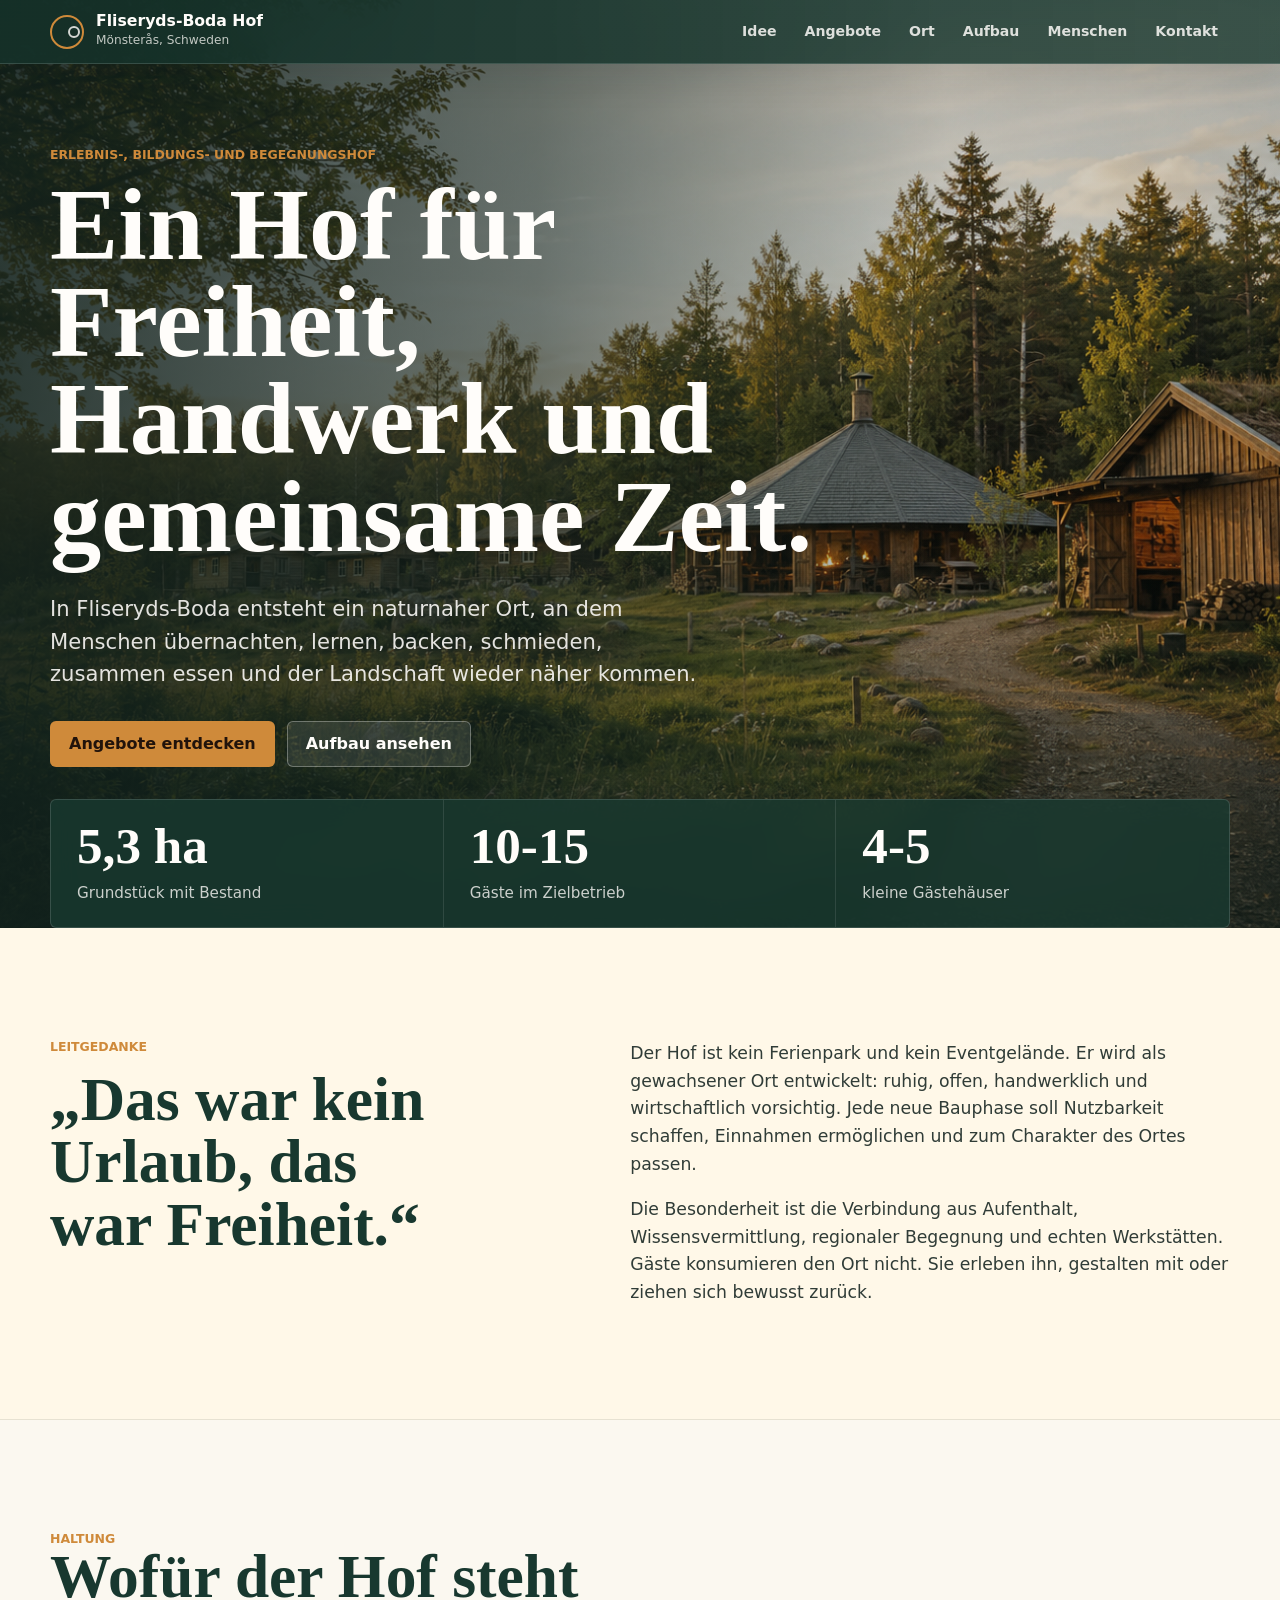
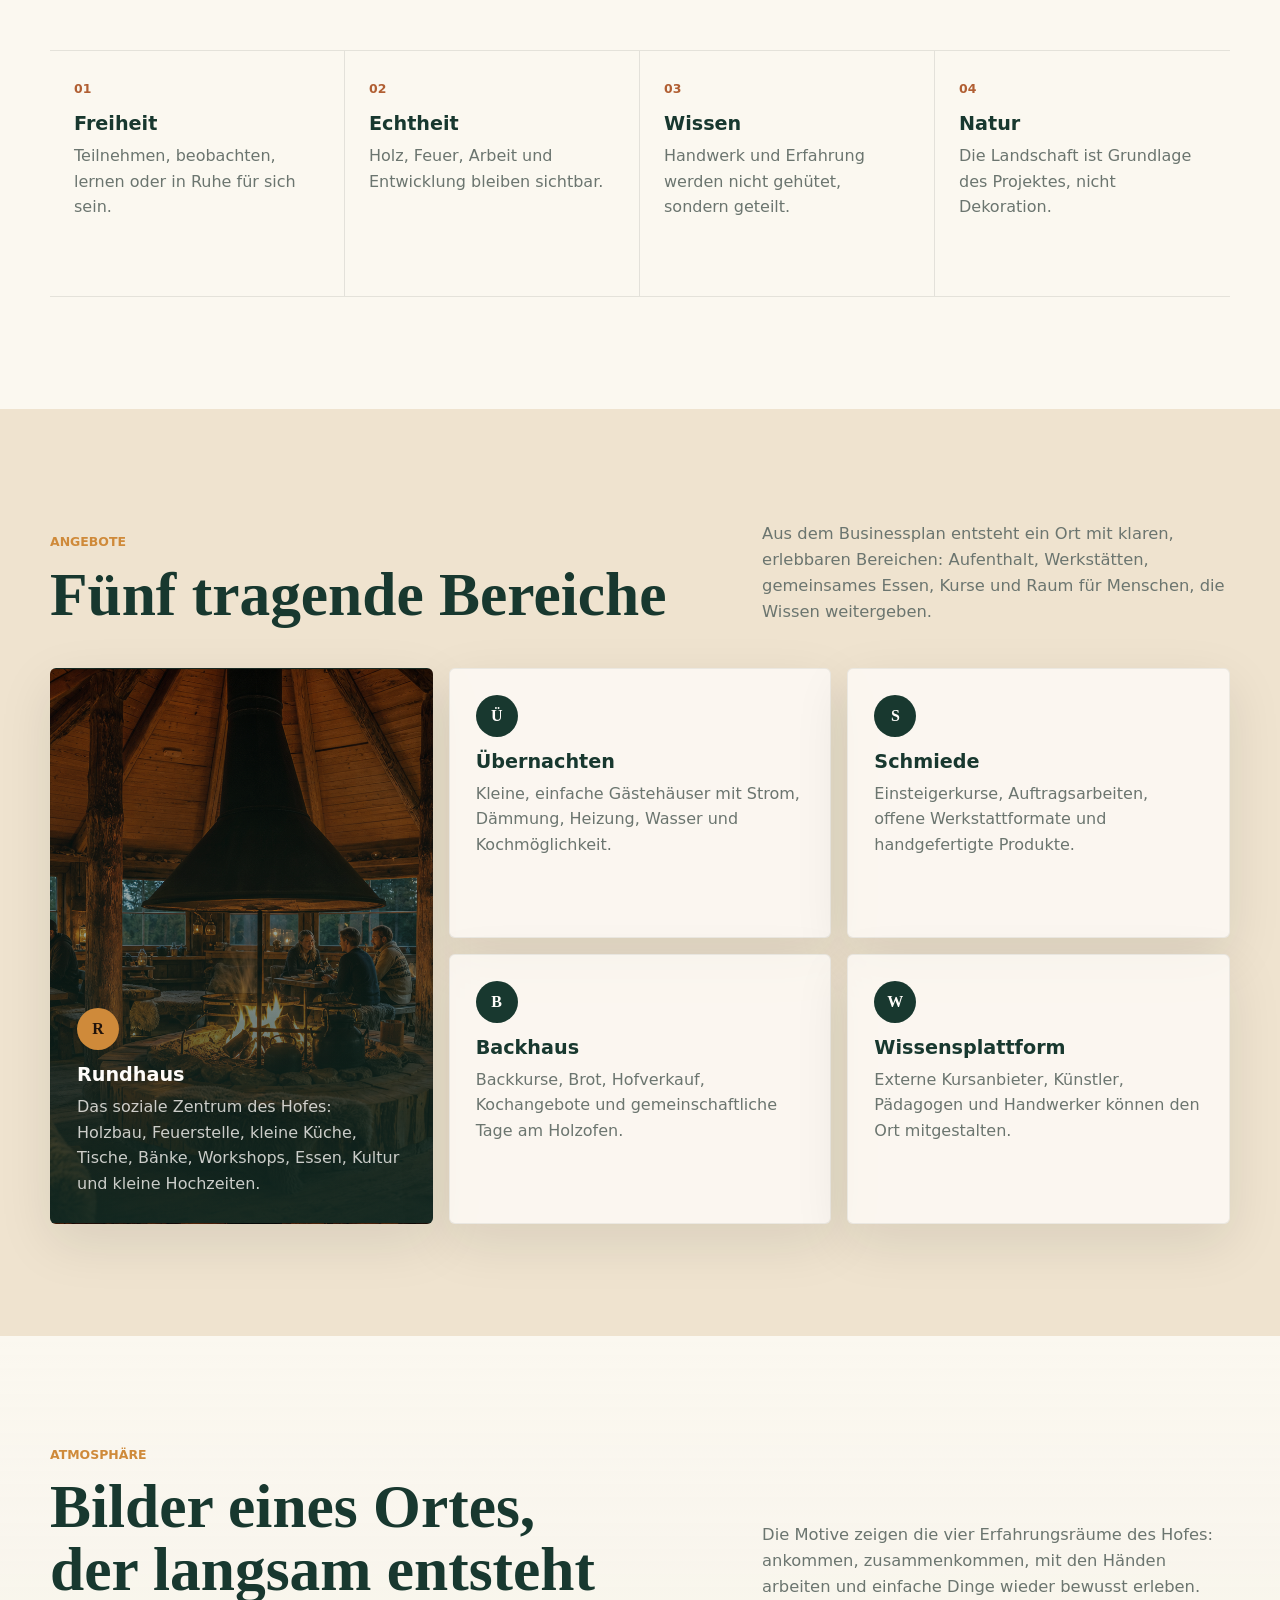
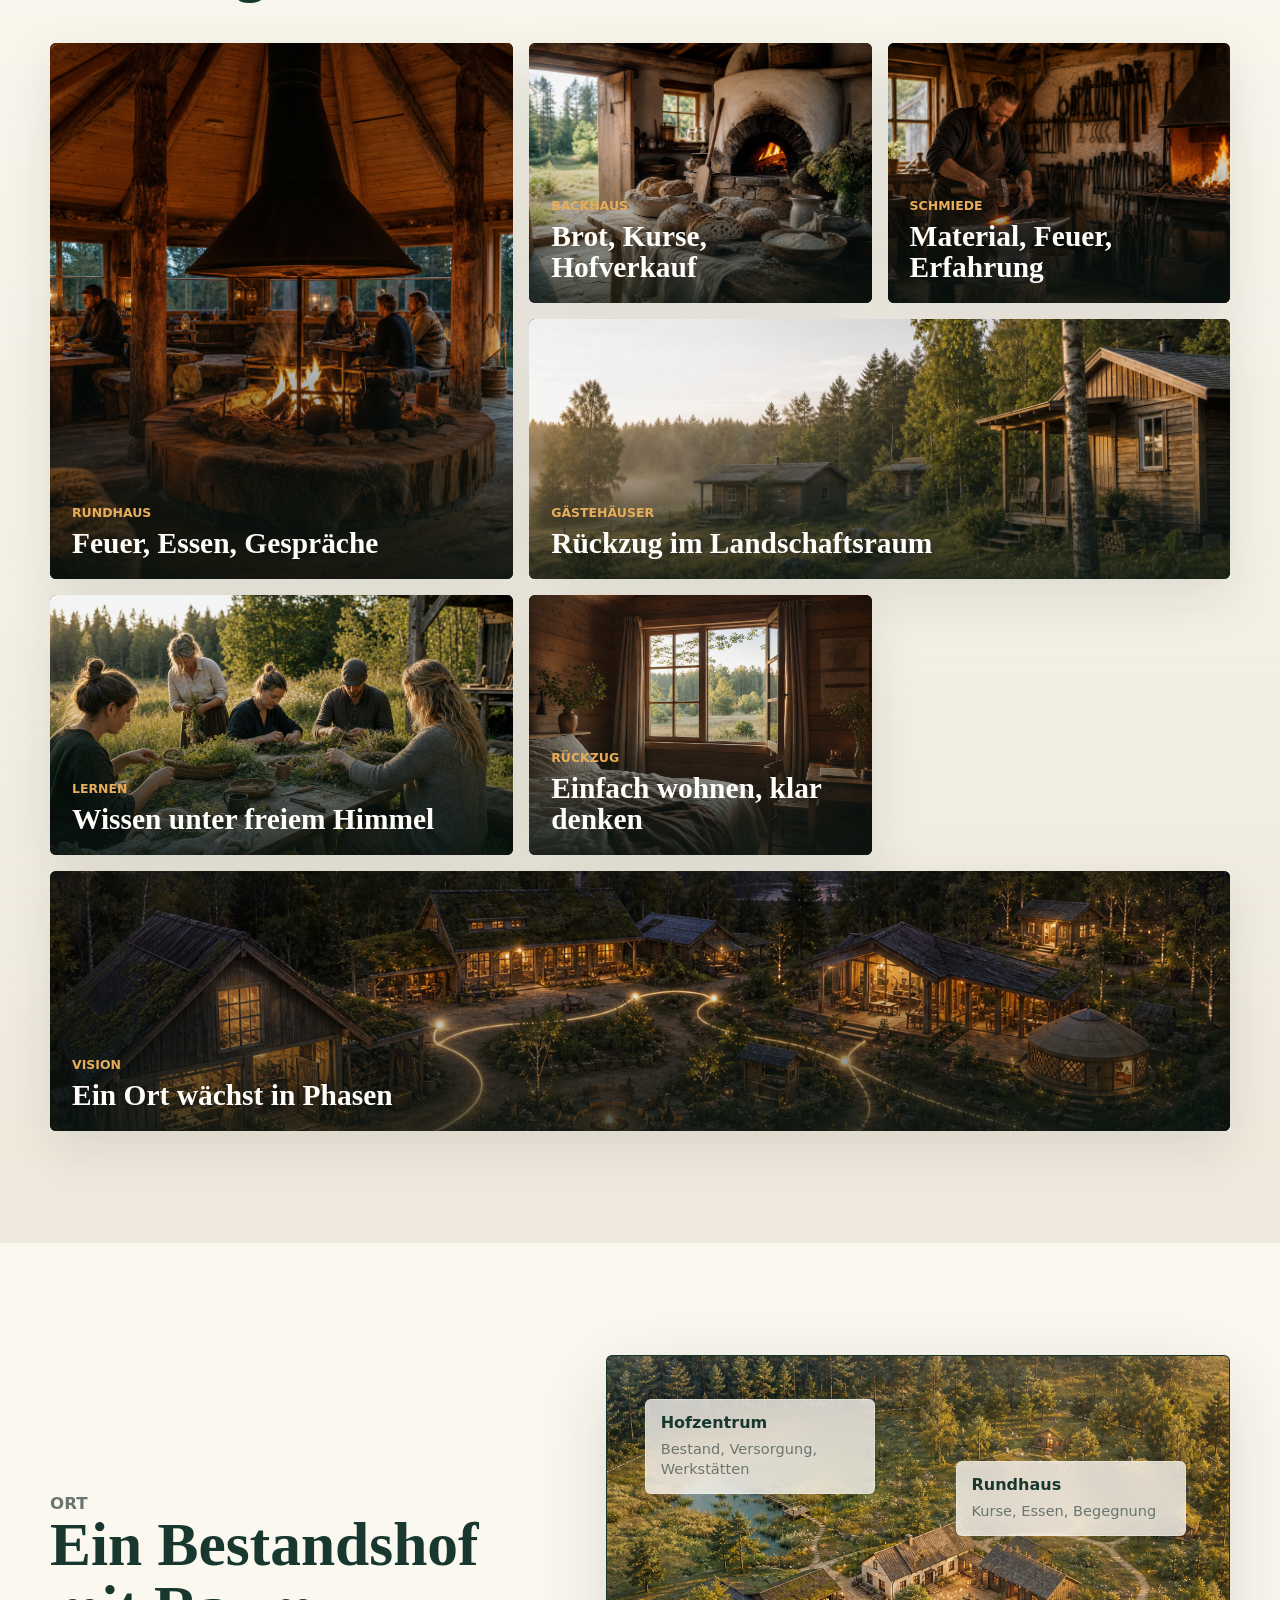
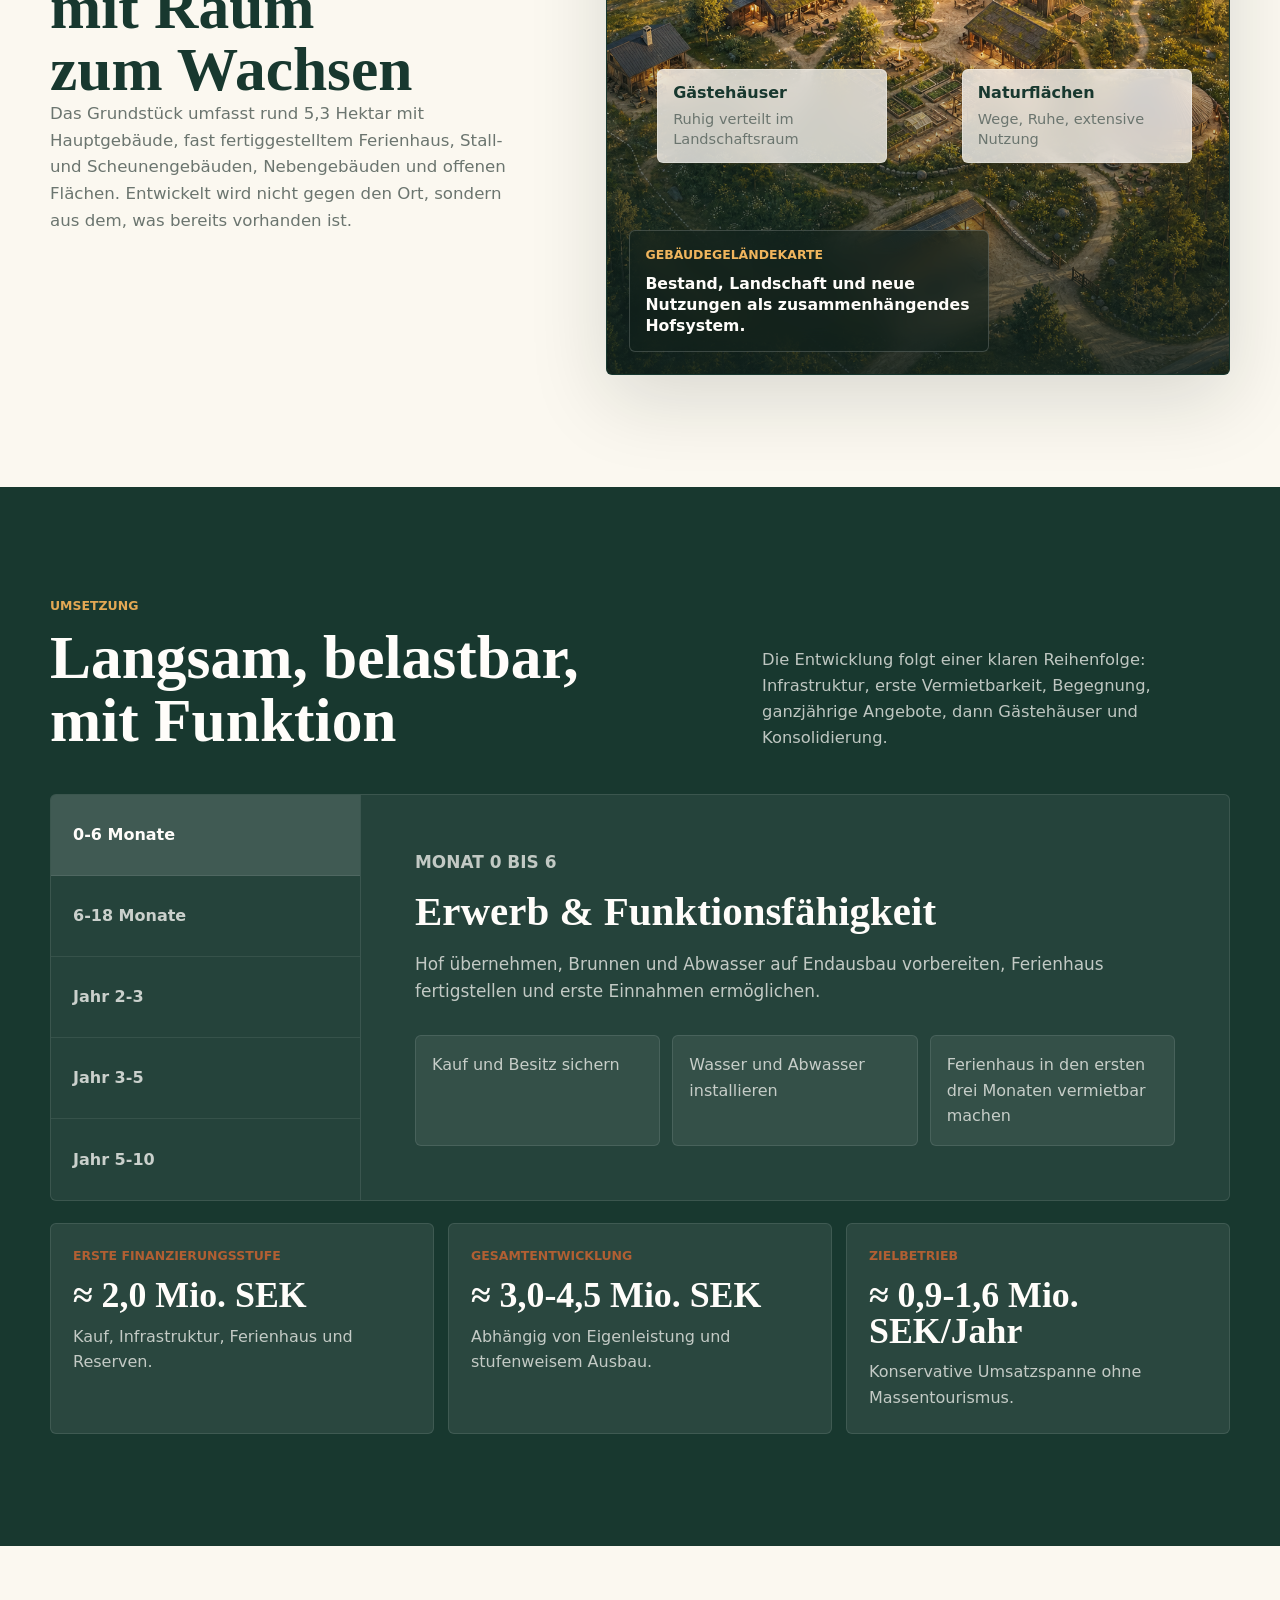
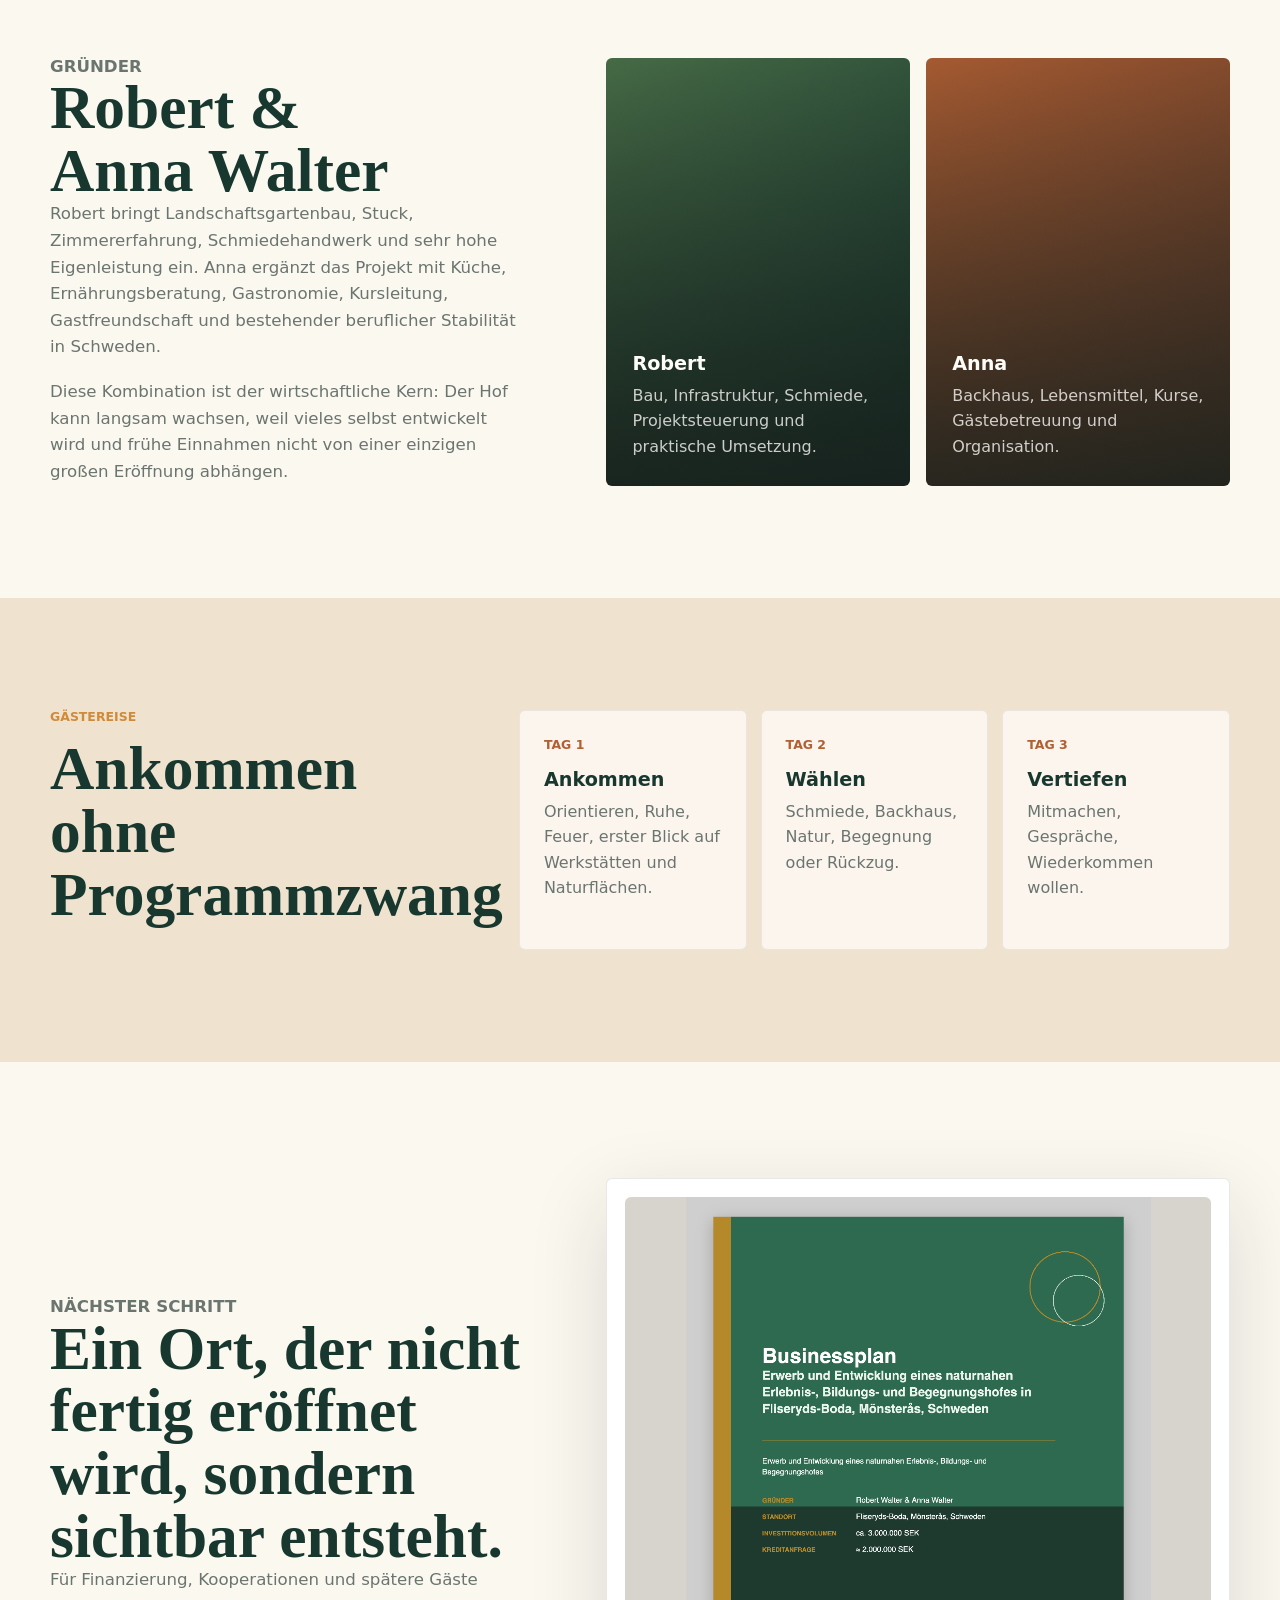
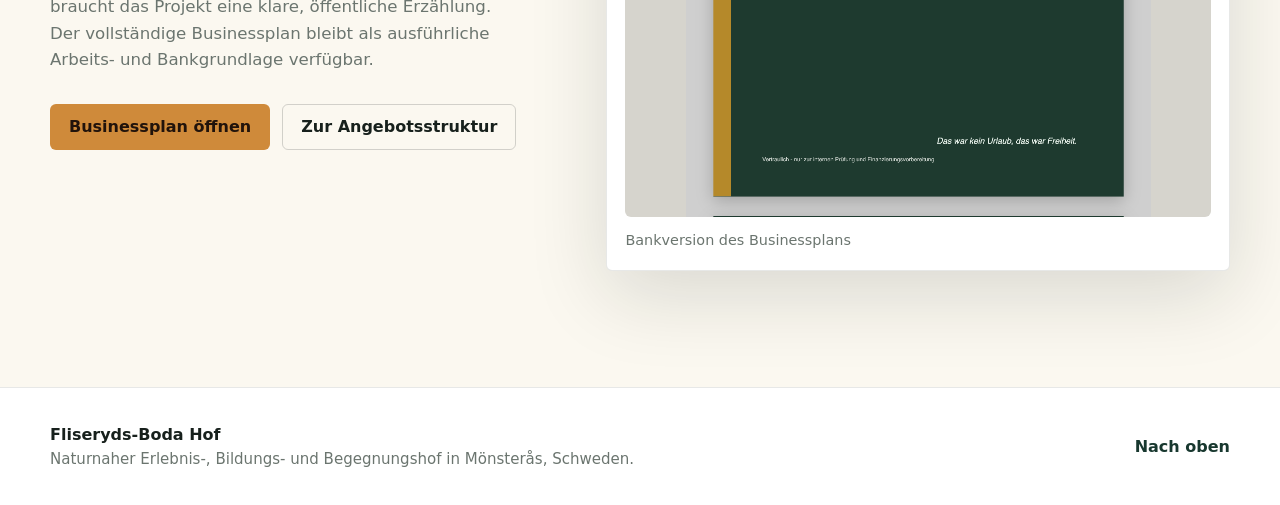
==== output/website/index.html @ d0a2e99e "awesome state" ====
<!doctype html>
<html lang="de">
  <head>
    <meta charset="utf-8" />
    <meta name="viewport" content="width=device-width, initial-scale=1" />
    <meta
      name="description"
      content="Naturnaher Erlebnis-, Bildungs- und Begegnungshof in Fliseryds-Boda, Mönsterås: Übernachten, Handwerk, Backhaus, Schmiede, Rundhaus und offene Wissensplattform."
    />
    <title>Erlebnis-, Bildungs- und Begegnungshof Fliseryds-Boda</title>
    <link rel="icon" href="data:image/svg+xml,%3Csvg xmlns='http://www.w3.org/2000/svg' viewBox='0 0 64 64'%3E%3Crect width='64' height='64' rx='12' fill='%2318382f'/%3E%3Ccircle cx='27' cy='32' r='17' fill='none' stroke='%23cf8a3a' stroke-width='5'/%3E%3Ccircle cx='39' cy='32' r='8' fill='none' stroke='%23fffdfa' stroke-width='4'/%3E%3C/svg%3E" />
    <link rel="preload" href="assets/hof-hero.png" as="image" />
    <link rel="preload" href="assets/roundhouse-gathering.png" as="image" />
    <link rel="preload" href="assets/site-plan-future.png" as="image" />
    <link rel="stylesheet" href="styles.css" />
  </head>
  <body>
    <header class="site-header" data-header>
      <a class="brand" href="#top" aria-label="Zur Startseite">
        <span class="brand-mark" aria-hidden="true"></span>
        <span>
          <strong>Fliseryds-Boda Hof</strong>
          <small>Mönsterås, Schweden</small>
        </span>
      </a>

      <button class="nav-toggle" type="button" data-nav-toggle aria-expanded="false" aria-controls="site-nav">
        <span></span>
        <span></span>
        <span></span>
        <span class="sr-only">Navigation</span>
      </button>

      <nav class="site-nav" id="site-nav" data-nav>
        <a href="#idee">Idee</a>
        <a href="#angebote">Angebote</a>
        <a href="#ort">Ort</a>
        <a href="#aufbau">Aufbau</a>
        <a href="#menschen">Menschen</a>
        <a href="#kontakt">Kontakt</a>
      </nav>
    </header>

    <main id="top">
      <section class="hero" aria-labelledby="hero-title">
        <picture class="hero-media">
          <img src="assets/hof-hero.png" alt="Naturnaher Hof mit kleinen Holzhäusern, Rundhaus und Werkstatt am Waldrand" />
        </picture>
        <div class="hero-shade" aria-hidden="true"></div>
        <div class="hero-content">
          <p class="eyebrow">Erlebnis-, Bildungs- und Begegnungshof</p>
          <h1 id="hero-title">
            <span>Ein Hof für</span>
            <span>Freiheit,</span>
            <span>Handwerk</span>
            <span>und</span>
            <span>gemeinsame</span>
            <span>Zeit.</span>
          </h1>
          <p class="hero-copy">
            In Fliseryds-Boda entsteht ein naturnaher Ort, an dem Menschen übernachten, lernen,
            backen, schmieden, zusammen essen und der Landschaft wieder näher kommen.
          </p>
          <div class="hero-actions" aria-label="Wichtige Ziele">
            <a class="button button-primary" href="#angebote">Angebote entdecken</a>
            <a class="button button-secondary" href="#aufbau">Aufbau ansehen</a>
          </div>
        </div>
        <div class="hero-facts" aria-label="Projektkennzahlen">
          <div>
            <strong>5,3 ha</strong>
            <span>Grundstück mit Bestand</span>
          </div>
          <div>
            <strong>10-15</strong>
            <span>Gäste im Zielbetrieb</span>
          </div>
          <div>
            <strong>4-5</strong>
            <span>kleine Gästehäuser</span>
          </div>
        </div>
      </section>

      <section class="intro-band" id="idee" aria-labelledby="idea-title">
        <div class="section-inner intro-grid">
          <div>
            <p class="eyebrow">Leitgedanke</p>
            <h2 id="idea-title">„Das war kein Urlaub, das war Freiheit.“</h2>
          </div>
          <div class="intro-copy">
            <p>
              Der Hof ist kein Ferienpark und kein Eventgelände. Er wird als gewachsener Ort entwickelt:
              ruhig, offen, handwerklich und wirtschaftlich vorsichtig. Jede neue Bauphase soll Nutzbarkeit
              schaffen, Einnahmen ermöglichen und zum Charakter des Ortes passen.
            </p>
            <p>
              Die Besonderheit ist die Verbindung aus Aufenthalt, Wissensvermittlung, regionaler Begegnung
              und echten Werkstätten. Gäste konsumieren den Ort nicht. Sie erleben ihn, gestalten mit oder
              ziehen sich bewusst zurück.
            </p>
          </div>
        </div>
      </section>

      <section class="section" aria-labelledby="values-title">
        <div class="section-inner">
          <div class="section-heading">
            <p class="eyebrow">Haltung</p>
            <h2 id="values-title">Wofür der Hof steht</h2>
          </div>
          <div class="value-strip">
            <article>
              <span>01</span>
              <h3>Freiheit</h3>
              <p>Teilnehmen, beobachten, lernen oder in Ruhe für sich sein.</p>
            </article>
            <article>
              <span>02</span>
              <h3>Echtheit</h3>
              <p>Holz, Feuer, Arbeit und Entwicklung bleiben sichtbar.</p>
            </article>
            <article>
              <span>03</span>
              <h3>Wissen</h3>
              <p>Handwerk und Erfahrung werden nicht gehütet, sondern geteilt.</p>
            </article>
            <article>
              <span>04</span>
              <h3>Natur</h3>
              <p>Die Landschaft ist Grundlage des Projektes, nicht Dekoration.</p>
            </article>
          </div>
        </div>
      </section>

      <section class="section section-warm" id="angebote" aria-labelledby="offers-title">
        <div class="section-inner">
          <div class="section-heading split">
            <div>
              <p class="eyebrow">Angebote</p>
              <h2 id="offers-title">Fünf tragende Bereiche</h2>
            </div>
            <p>
              Aus dem Businessplan entsteht ein Ort mit klaren, erlebbaren Bereichen: Aufenthalt,
              Werkstätten, gemeinsames Essen, Kurse und Raum für Menschen, die Wissen weitergeben.
            </p>
          </div>

          <div class="offer-grid">
            <article class="offer-card large">
              <div class="offer-icon" aria-hidden="true">R</div>
              <h3>Rundhaus</h3>
              <p>
                Das soziale Zentrum des Hofes: Holzbau, Feuerstelle, kleine Küche, Tische, Bänke,
                Workshops, Essen, Kultur und kleine Hochzeiten.
              </p>
            </article>
            <article class="offer-card">
              <div class="offer-icon" aria-hidden="true">Ü</div>
              <h3>Übernachten</h3>
              <p>Kleine, einfache Gästehäuser mit Strom, Dämmung, Heizung, Wasser und Kochmöglichkeit.</p>
            </article>
            <article class="offer-card">
              <div class="offer-icon" aria-hidden="true">S</div>
              <h3>Schmiede</h3>
              <p>Einsteigerkurse, Auftragsarbeiten, offene Werkstattformate und handgefertigte Produkte.</p>
            </article>
            <article class="offer-card">
              <div class="offer-icon" aria-hidden="true">B</div>
              <h3>Backhaus</h3>
              <p>Backkurse, Brot, Hofverkauf, Kochangebote und gemeinschaftliche Tage am Holzofen.</p>
            </article>
            <article class="offer-card">
              <div class="offer-icon" aria-hidden="true">W</div>
              <h3>Wissensplattform</h3>
              <p>Externe Kursanbieter, Künstler, Pädagogen und Handwerker können den Ort mitgestalten.</p>
            </article>
          </div>
        </div>
      </section>

      <section class="section visual-section" aria-labelledby="visual-title">
        <div class="section-inner">
          <div class="section-heading split">
            <div>
              <p class="eyebrow">Atmosphäre</p>
              <h2 id="visual-title">Bilder eines Ortes, der langsam entsteht</h2>
            </div>
            <p>
              Die Motive zeigen die vier Erfahrungsräume des Hofes: ankommen, zusammenkommen,
              mit den Händen arbeiten und einfache Dinge wieder bewusst erleben.
            </p>
          </div>

          <div class="visual-grid">
            <figure class="visual-card visual-card-large">
              <img src="assets/roundhouse-gathering.png" alt="Warmes Rundhaus mit Feuerstelle, Holzbänken und Menschen beim gemeinsamen Essen" />
              <figcaption>
                <span>Rundhaus</span>
                <strong>Feuer, Essen, Gespräche</strong>
              </figcaption>
            </figure>
            <figure class="visual-card">
              <img src="assets/backhaus-bread.png" alt="Rustikales Backhaus mit Holzofen, Brotlaiben und Blick in die Natur" />
              <figcaption>
                <span>Backhaus</span>
                <strong>Brot, Kurse, Hofverkauf</strong>
              </figcaption>
            </figure>
            <figure class="visual-card">
              <img src="assets/schmiede-workshop.png" alt="Schmiedewerkstatt mit Amboss, glühendem Metall und warmem Feuerlicht" />
              <figcaption>
                <span>Schmiede</span>
                <strong>Material, Feuer, Erfahrung</strong>
              </figcaption>
            </figure>
            <figure class="visual-card visual-card-wide">
              <img src="assets/guest-cabins-meadow.png" alt="Kleine Holzhäuser am Rand von Wiese und Wald im Morgenlicht" />
              <figcaption>
                <span>Gästehäuser</span>
                <strong>Rückzug im Landschaftsraum</strong>
              </figcaption>
            </figure>
            <figure class="visual-card">
              <img src="assets/nature-workshop.png" alt="Menschen lernen draußen an Holztischen mit Naturmaterialien und Werkzeugen" />
              <figcaption>
                <span>Lernen</span>
                <strong>Wissen unter freiem Himmel</strong>
              </figcaption>
            </figure>
            <figure class="visual-card">
              <img src="assets/cabin-interior.png" alt="Warmer Innenraum einer einfachen Holzhütte mit Bett, Schreibtisch und Blick in die Natur" />
              <figcaption>
                <span>Rückzug</span>
                <strong>Einfach wohnen, klar denken</strong>
              </figcaption>
            </figure>
            <figure class="visual-card visual-card-wide visual-card-panorama">
              <img src="assets/vision-roadmap.png" alt="Warme Zukunftsvision eines Hofes mit Wegen, Werkstätten, Gärten und Lichtpunkten" />
              <figcaption>
                <span>Vision</span>
                <strong>Ein Ort wächst in Phasen</strong>
              </figcaption>
            </figure>
          </div>
        </div>
      </section>

      <section class="section" id="ort" aria-labelledby="place-title">
        <div class="section-inner place-grid">
          <div>
            <p class="eyebrow">Ort</p>
            <h2 id="place-title">Ein Bestandshof mit Raum zum Wachsen</h2>
            <p>
              Das Grundstück umfasst rund 5,3 Hektar mit Hauptgebäude, fast fertiggestelltem Ferienhaus,
              Stall- und Scheunengebäuden, Nebengebäuden und offenen Flächen. Entwickelt wird nicht gegen
              den Ort, sondern aus dem, was bereits vorhanden ist.
            </p>
          </div>
          <figure class="site-map" aria-label="Funktionsbereiche des Hofes">
            <img src="assets/site-plan-future.png" alt="Futuristisch warme Geländekarte des Hofes mit Wald, Wiesen, Wegen, Gästehäusern, Rundhaus, Backhaus und Werkstätten" />
            <figcaption>
              <span>Gebäudegeländekarte</span>
              <strong>Bestand, Landschaft und neue Nutzungen als zusammenhängendes Hofsystem.</strong>
            </figcaption>
            <div class="map-zone zone-center">
              <strong>Hofzentrum</strong>
              <span>Bestand, Versorgung, Werkstätten</span>
            </div>
            <div class="map-zone zone-gather">
              <strong>Rundhaus</strong>
              <span>Kurse, Essen, Begegnung</span>
            </div>
            <div class="map-zone zone-guests">
              <strong>Gästehäuser</strong>
              <span>Ruhig verteilt im Landschaftsraum</span>
            </div>
            <div class="map-zone zone-nature">
              <strong>Naturflächen</strong>
              <span>Wege, Ruhe, extensive Nutzung</span>
            </div>
          </figure>
        </div>
      </section>

      <section class="section section-dark" id="aufbau" aria-labelledby="roadmap-title">
        <div class="section-inner">
          <div class="section-heading split">
            <div>
              <p class="eyebrow">Umsetzung</p>
              <h2 id="roadmap-title">Langsam, belastbar, mit Funktion</h2>
            </div>
            <p>
              Die Entwicklung folgt einer klaren Reihenfolge: Infrastruktur, erste Vermietbarkeit,
              Begegnung, ganzjährige Angebote, dann Gästehäuser und Konsolidierung.
            </p>
          </div>

          <div class="roadmap" data-roadmap>
            <div class="phase-tabs" role="tablist" aria-label="Entwicklungsphasen">
              <button type="button" class="phase-tab is-active" role="tab" aria-selected="true" data-phase="0">0-6 Monate</button>
              <button type="button" class="phase-tab" role="tab" aria-selected="false" data-phase="1">6-18 Monate</button>
              <button type="button" class="phase-tab" role="tab" aria-selected="false" data-phase="2">Jahr 2-3</button>
              <button type="button" class="phase-tab" role="tab" aria-selected="false" data-phase="3">Jahr 3-5</button>
              <button type="button" class="phase-tab" role="tab" aria-selected="false" data-phase="4">Jahr 5-10</button>
            </div>
            <div class="phase-panel" role="tabpanel" aria-live="polite">
              <p class="phase-kicker" data-phase-period>Monat 0 bis 6</p>
              <h3 data-phase-title>Erwerb & Funktionsfähigkeit</h3>
              <p data-phase-copy>
                Hof übernehmen, Brunnen und Abwasser auf Endausbau vorbereiten, Ferienhaus fertigstellen
                und erste Einnahmen ermöglichen.
              </p>
              <ul data-phase-list>
                <li>Kauf und Besitz sichern</li>
                <li>Wasser und Abwasser installieren</li>
                <li>Ferienhaus in den ersten drei Monaten vermietbar machen</li>
              </ul>
            </div>
          </div>

          <div class="finance-grid" aria-label="Finanzielle Eckdaten">
            <div>
              <span>Erste Finanzierungsstufe</span>
              <strong>≈ 2,0 Mio. SEK</strong>
              <p>Kauf, Infrastruktur, Ferienhaus und Reserven.</p>
            </div>
            <div>
              <span>Gesamtentwicklung</span>
              <strong>≈ 3,0-4,5 Mio. SEK</strong>
              <p>Abhängig von Eigenleistung und stufenweisem Ausbau.</p>
            </div>
            <div>
              <span>Zielbetrieb</span>
              <strong>≈ 0,9-1,6 Mio. SEK/Jahr</strong>
              <p>Konservative Umsatzspanne ohne Massentourismus.</p>
            </div>
          </div>
        </div>
      </section>

      <section class="section" id="menschen" aria-labelledby="people-title">
        <div class="section-inner people-grid">
          <div class="people-copy">
            <p class="eyebrow">Gründer</p>
            <h2 id="people-title">Robert & Anna Walter</h2>
            <p>
              Robert bringt Landschaftsgartenbau, Stuck, Zimmererfahrung, Schmiedehandwerk und sehr hohe
              Eigenleistung ein. Anna ergänzt das Projekt mit Küche, Ernährungsberatung, Gastronomie,
              Kursleitung, Gastfreundschaft und bestehender beruflicher Stabilität in Schweden.
            </p>
            <p>
              Diese Kombination ist der wirtschaftliche Kern: Der Hof kann langsam wachsen, weil vieles
              selbst entwickelt wird und frühe Einnahmen nicht von einer einzigen großen Eröffnung abhängen.
            </p>
          </div>
          <div class="profile-list">
            <article>
              <h3>Robert</h3>
              <p>Bau, Infrastruktur, Schmiede, Projektsteuerung und praktische Umsetzung.</p>
            </article>
            <article>
              <h3>Anna</h3>
              <p>Backhaus, Lebensmittel, Kurse, Gästebetreuung und Organisation.</p>
            </article>
          </div>
        </div>
      </section>

      <section class="section section-warm" aria-labelledby="guest-title">
        <div class="section-inner guest-grid">
          <div>
            <p class="eyebrow">Gästereise</p>
            <h2 id="guest-title">Ankommen ohne Programmzwang</h2>
          </div>
          <div class="journey">
            <article>
              <span>Tag 1</span>
              <h3>Ankommen</h3>
              <p>Orientieren, Ruhe, Feuer, erster Blick auf Werkstätten und Naturflächen.</p>
            </article>
            <article>
              <span>Tag 2</span>
              <h3>Wählen</h3>
              <p>Schmiede, Backhaus, Natur, Begegnung oder Rückzug.</p>
            </article>
            <article>
              <span>Tag 3</span>
              <h3>Vertiefen</h3>
              <p>Mitmachen, Gespräche, Wiederkommen wollen.</p>
            </article>
          </div>
        </div>
      </section>

      <section class="section cta-section" id="kontakt" aria-labelledby="contact-title">
        <div class="section-inner cta-grid">
          <div>
            <p class="eyebrow">Nächster Schritt</p>
            <h2 id="contact-title">Ein Ort, der nicht fertig eröffnet wird, sondern sichtbar entsteht.</h2>
            <p>
              Für Finanzierung, Kooperationen und spätere Gäste braucht das Projekt eine klare,
              öffentliche Erzählung. Der vollständige Businessplan bleibt als ausführliche Arbeits- und
              Bankgrundlage verfügbar.
            </p>
            <div class="cta-actions">
              <a class="button button-primary" href="businessplan_robert_anna_walter_bankversion.html">Businessplan öffnen</a>
              <a class="button button-secondary on-light" href="#angebote">Zur Angebotsstruktur</a>
            </div>
          </div>
          <figure class="document-preview">
            <img src="assets/businessplan-cover.png" alt="Titelseite des Businessplans Robert und Anna Walter" />
            <figcaption>Bankversion des Businessplans</figcaption>
          </figure>
        </div>
      </section>
    </main>

    <footer class="site-footer">
      <div class="section-inner footer-grid">
        <div>
          <strong>Fliseryds-Boda Hof</strong>
          <span>Naturnaher Erlebnis-, Bildungs- und Begegnungshof in Mönsterås, Schweden.</span>
        </div>
        <a href="#top">Nach oben</a>
      </div>
    </footer>

    <script src="script.js"></script>
  </body>
</html>
---- output/website/styles.css ----
:root {
  --forest: #18382f;
  --moss: #496f48;
  --leaf: #7f9a58;
  --ember: #b15f33;
  --copper: #cf8a3a;
  --cream: #f4eee1;
  --paper: #fbf8f0;
  --clay: #cfbfaa;
  --ink: #17201c;
  --muted: #6b756f;
  --line: rgba(23, 32, 28, 0.1);
  --line-soft: rgba(23, 32, 28, 0.07);
  --white: #fffdfa;
  --shadow: 0 24px 80px rgba(16, 26, 22, 0.14);
  --shadow-soft: 0 18px 54px rgba(16, 26, 22, 0.1);
  --max: 1180px;
}

* {
  box-sizing: border-box;
}

html {
  scroll-behavior: smooth;
}

[id] {
  scroll-margin-top: 84px;
}

body {
  margin: 0;
  background: var(--paper);
  color: var(--ink);
  font-family:
    Inter, ui-sans-serif, system-ui, -apple-system, BlinkMacSystemFont, "Segoe UI", sans-serif;
  font-size: 16px;
  line-height: 1.6;
  overflow-x: clip;
}

img {
  display: block;
  max-width: 100%;
}

a {
  color: inherit;
}

button,
a {
  -webkit-tap-highlight-color: transparent;
}

.sr-only {
  position: absolute;
  width: 1px;
  height: 1px;
  padding: 0;
  margin: -1px;
  overflow: hidden;
  clip: rect(0, 0, 0, 0);
  white-space: nowrap;
  border: 0;
}

.site-header {
  position: fixed;
  z-index: 30;
  top: 0;
  left: 0;
  width: 100%;
  min-height: 64px;
  display: flex;
  align-items: center;
  justify-content: space-between;
  gap: 22px;
  padding: 12px max(18px, calc((100vw - var(--max)) / 2)) 12px;
  border-bottom: 1px solid rgba(255, 253, 250, 0.14);
  background: linear-gradient(90deg, rgba(21, 49, 41, 0.9), rgba(24, 56, 47, 0.78));
  color: var(--white);
  box-shadow: 0 12px 36px rgba(13, 25, 21, 0.12);
  backdrop-filter: blur(18px);
}

.site-header.is-scrolled {
  background: rgba(24, 56, 47, 0.96);
  border-color: rgba(255, 253, 250, 0.1);
}

.brand {
  display: inline-flex;
  align-items: center;
  gap: 12px;
  text-decoration: none;
  min-width: 0;
}

.brand-mark {
  width: 34px;
  height: 34px;
  flex: 0 0 auto;
  border: 2px solid var(--copper);
  border-radius: 50%;
  position: relative;
}

.brand-mark::after {
  content: "";
  position: absolute;
  inset: 9px;
  border: 2px solid rgba(255, 253, 250, 0.82);
  border-radius: 50%;
  transform: translate(7px, 0);
}

.brand strong,
.brand small {
  display: block;
  overflow: hidden;
  text-overflow: ellipsis;
  white-space: nowrap;
}

.brand strong {
  font-size: 0.98rem;
  line-height: 1.1;
}

.brand small {
  margin-top: 2px;
  color: rgba(255, 253, 250, 0.74);
  font-size: 0.76rem;
}

.site-nav {
  display: flex;
  align-items: center;
  justify-content: flex-end;
  gap: 4px;
}

.site-nav a {
  padding: 10px 12px;
  border-radius: 6px;
  color: rgba(255, 253, 250, 0.84);
  font-size: 0.88rem;
  font-weight: 650;
  line-height: 1;
  text-decoration: none;
}

.site-nav a:hover,
.site-nav a:focus-visible {
  background: rgba(255, 253, 250, 0.13);
  color: var(--white);
  outline: none;
}

.nav-toggle {
  display: none;
  width: 44px;
  height: 44px;
  border: 0;
  border-radius: 6px;
  background: rgba(255, 253, 250, 0.12);
  color: var(--white);
  cursor: pointer;
}

.nav-toggle span:not(.sr-only) {
  display: block;
  width: 20px;
  height: 2px;
  margin: 4px auto;
  border-radius: 99px;
  background: currentColor;
}

.hero {
  position: relative;
  min-height: 92svh;
  overflow: hidden;
  background: var(--forest);
  color: var(--white);
}

.hero-media,
.hero-media img,
.hero-shade {
  position: absolute;
  inset: 0;
}

.hero-media img {
  width: 100%;
  height: 100%;
  object-fit: cover;
  object-position: center center;
}

.hero-shade {
  background:
    linear-gradient(90deg, rgba(17, 33, 28, 0.88) 0%, rgba(17, 33, 28, 0.58) 42%, rgba(17, 33, 28, 0.12) 74%),
    linear-gradient(0deg, rgba(17, 33, 28, 0.58), rgba(17, 33, 28, 0.06) 42%);
}

.hero-content {
  position: relative;
  z-index: 2;
  width: min(calc(100% - 40px), var(--max));
  min-height: 72svh;
  margin: 0 auto;
  padding: 148px 0 104px;
  display: flex;
  flex-direction: column;
  justify-content: center;
  align-items: flex-start;
}

.eyebrow {
  margin: 0 0 14px;
  color: var(--copper);
  font-size: 0.78rem;
  font-weight: 850;
  letter-spacing: 0;
  line-height: 1.1;
  text-transform: uppercase;
}

.hero h1,
.section h2,
.intro-band h2,
.cta-section h2 {
  margin: 0;
  font-family: Georgia, "Times New Roman", serif;
  font-weight: 700;
  letter-spacing: 0;
}

.hero h1 {
  max-width: 780px;
  font-size: clamp(3.05rem, 8vw, 6.8rem);
  line-height: 0.95;
  overflow-wrap: normal;
  text-wrap: balance;
}

.hero-copy {
  max-width: 650px;
  margin: 28px 0 0;
  color: rgba(255, 253, 250, 0.88);
  font-size: clamp(1.08rem, 2vw, 1.32rem);
  line-height: 1.55;
}

.hero-actions,
.cta-actions {
  display: flex;
  flex-wrap: wrap;
  gap: 12px;
  margin-top: 30px;
}

.button {
  display: inline-flex;
  align-items: center;
  justify-content: center;
  min-height: 46px;
  padding: 13px 18px;
  border-radius: 6px;
  border: 1px solid transparent;
  font-weight: 800;
  line-height: 1.1;
  text-decoration: none;
  transition: transform 160ms ease, background 160ms ease, border-color 160ms ease;
}

.button:hover,
.button:focus-visible {
  transform: translateY(-1px);
  outline: none;
}

.button-primary {
  background: var(--copper);
  color: #21130b;
}

.button-primary:hover,
.button-primary:focus-visible {
  background: #e2a14d;
}

.button-secondary {
  border-color: rgba(255, 253, 250, 0.3);
  color: var(--white);
  background: rgba(255, 253, 250, 0.1);
}

.button-secondary:hover,
.button-secondary:focus-visible {
  background: rgba(255, 253, 250, 0.17);
}

.button-secondary.on-light {
  border-color: rgba(23, 32, 28, 0.18);
  color: var(--ink);
  background: transparent;
}

.button-secondary.on-light:hover,
.button-secondary.on-light:focus-visible {
  background: rgba(23, 32, 28, 0.06);
}

.hero-facts {
  position: relative;
  z-index: 3;
  width: min(calc(100% - 40px), var(--max));
  margin: -72px auto 0;
  display: grid;
  grid-template-columns: repeat(3, minmax(0, 1fr));
  border: 1px solid rgba(255, 253, 250, 0.14);
  border-radius: 6px;
  overflow: hidden;
  background: rgba(24, 56, 47, 0.84);
  backdrop-filter: blur(14px);
}

.hero-facts div {
  min-height: 112px;
  padding: 22px 26px;
  border-right: 1px solid rgba(255, 253, 250, 0.1);
}

.hero-facts div:last-child {
  border-right: 0;
}

.hero-facts strong {
  display: block;
  font-family: Georgia, "Times New Roman", serif;
  font-size: clamp(2rem, 4vw, 3.4rem);
  line-height: 0.95;
}

.hero-facts span {
  display: block;
  margin-top: 10px;
  color: rgba(255, 253, 250, 0.78);
  font-size: 0.95rem;
}

.section,
.intro-band {
  padding: 112px 0;
}

.section-inner {
  width: min(calc(100% - 40px), var(--max));
  margin: 0 auto;
}

.intro-band {
  border-bottom: 1px solid var(--line);
  background: #fff8e8;
}

.intro-grid {
  display: grid;
  grid-template-columns: minmax(0, 0.9fr) minmax(0, 1.1fr);
  gap: clamp(36px, 7vw, 92px);
  align-items: start;
}

.intro-band h2,
.section h2,
.cta-section h2 {
  color: var(--forest);
  font-size: clamp(2.15rem, 4.8vw, 4.4rem);
  line-height: 1.02;
  text-wrap: balance;
}

.intro-copy {
  color: #303c37;
  font-size: 1.08rem;
}

.intro-copy p,
.place-grid p,
.people-copy p,
.cta-grid p,
.section-heading > p,
.section-heading.split > p {
  margin: 0;
}

.intro-copy p + p,
.people-copy p + p {
  margin-top: 18px;
}

.section-heading {
  max-width: 740px;
  margin-bottom: 42px;
}

.section-heading.split {
  max-width: none;
  display: grid;
  grid-template-columns: minmax(0, 0.88fr) minmax(260px, 0.62fr);
  gap: 48px;
  align-items: end;
}

.section-heading.split > p {
  color: var(--muted);
  font-size: 1.02rem;
}

.value-strip {
  display: grid;
  grid-template-columns: repeat(4, minmax(0, 1fr));
  border-top: 1px solid var(--line);
  border-bottom: 1px solid var(--line);
}

.value-strip article {
  min-height: 245px;
  padding: 28px 24px;
  border-right: 1px solid var(--line);
}

.value-strip article:last-child {
  border-right: 0;
}

.value-strip span,
.journey span,
.finance-grid span,
.phase-kicker {
  display: block;
  color: var(--ember);
  font-size: 0.78rem;
  font-weight: 850;
  letter-spacing: 0;
  text-transform: uppercase;
}

.value-strip h3,
.offer-card h3,
.profile-list h3,
.journey h3,
.phase-panel h3,
.map-zone strong {
  margin: 14px 0 8px;
  color: var(--forest);
  font-size: 1.2rem;
  line-height: 1.15;
}

.value-strip p,
.offer-card p,
.profile-list p,
.journey p,
.finance-grid p,
.phase-panel p,
.map-zone span {
  margin: 0;
  color: var(--muted);
}

.section-warm {
  background: #efe3cf;
}

.offer-grid {
  display: grid;
  grid-template-columns: repeat(3, minmax(0, 1fr));
  gap: 16px;
}

.offer-card {
  min-height: 270px;
  padding: 26px;
  border: 1px solid var(--line-soft);
  border-radius: 6px;
  background: rgba(255, 253, 250, 0.76);
  box-shadow: var(--shadow-soft);
}

.offer-card.large {
  grid-row: span 2;
  min-height: 100%;
  display: flex;
  flex-direction: column;
  justify-content: flex-end;
  background:
    linear-gradient(180deg, rgba(24, 56, 47, 0.05), rgba(18, 43, 36, 0.88)),
    url("assets/roundhouse-gathering.png") center / cover,
    var(--forest);
  color: var(--white);
}

.offer-card.large h3,
.offer-card.large p {
  color: var(--white);
}

.offer-card.large p {
  color: rgba(255, 253, 250, 0.78);
}

.offer-icon {
  width: 42px;
  height: 42px;
  display: grid;
  place-items: center;
  border-radius: 50%;
  background: var(--forest);
  color: var(--white);
  font-family: Georgia, "Times New Roman", serif;
  font-weight: 800;
}

.offer-card.large .offer-icon {
  background: var(--copper);
  color: #21130b;
}

.visual-section {
  background:
    linear-gradient(180deg, rgba(251, 248, 240, 0), rgba(225, 216, 198, 0.46)),
    var(--paper);
}

.visual-grid {
  display: grid;
  grid-template-columns: 1.15fr 0.85fr 0.85fr;
  grid-auto-rows: 260px;
  gap: 16px;
}

.visual-card {
  position: relative;
  min-height: 0;
  margin: 0;
  overflow: hidden;
  border-radius: 6px;
  background: var(--forest);
  box-shadow: var(--shadow-soft);
}

.visual-card::after {
  content: "";
  position: absolute;
  inset: 0;
  background: linear-gradient(180deg, rgba(12, 23, 19, 0.02) 40%, rgba(12, 23, 19, 0.76));
  pointer-events: none;
}

.visual-card img {
  width: 100%;
  height: 100%;
  object-fit: cover;
  transition: transform 700ms ease;
}

.visual-card:hover img {
  transform: scale(1.025);
}

.visual-card figcaption {
  position: absolute;
  z-index: 1;
  left: 22px;
  right: 22px;
  bottom: 20px;
  color: var(--white);
}

.visual-card figcaption span {
  display: block;
  margin-bottom: 5px;
  color: #e8ad58;
  font-size: 0.78rem;
  font-weight: 850;
  text-transform: uppercase;
}

.visual-card figcaption strong {
  display: block;
  font-family: Georgia, "Times New Roman", serif;
  font-size: clamp(1.3rem, 2.3vw, 2rem);
  line-height: 1.04;
}

.visual-card-large {
  grid-row: span 2;
}

.visual-card-wide {
  grid-column: span 2;
}

.visual-card-panorama {
  grid-column: 1 / -1;
}

.place-grid,
.people-grid,
.cta-grid,
.guest-grid {
  display: grid;
  grid-template-columns: minmax(0, 0.86fr) minmax(0, 1.14fr);
  gap: clamp(36px, 7vw, 86px);
  align-items: center;
}

.place-grid p,
.people-copy p,
.cta-grid p {
  color: var(--muted);
  font-size: 1.04rem;
}

.site-map {
  position: relative;
  margin: 0;
  min-height: 620px;
  border: 1px solid var(--line-soft);
  border-radius: 6px;
  background: var(--forest);
  overflow: hidden;
  box-shadow: var(--shadow);
}

.site-map::before {
  content: "";
  position: absolute;
  z-index: 1;
  inset: 0;
  background:
    linear-gradient(180deg, rgba(18, 35, 30, 0.02) 44%, rgba(18, 35, 30, 0.74)),
    radial-gradient(circle at 72% 20%, rgba(255, 207, 128, 0.2), transparent 34%),
    radial-gradient(circle at 16% 78%, rgba(16, 44, 37, 0.42), transparent 40%);
  pointer-events: none;
}

.site-map img {
  position: absolute;
  inset: 0;
  width: 100%;
  height: 100%;
  object-fit: cover;
  transform: scale(1.01);
}

.site-map figcaption {
  position: absolute;
  z-index: 2;
  left: 22px;
  bottom: 22px;
  max-width: 360px;
  padding: 14px 15px;
  border: 1px solid rgba(255, 253, 250, 0.18);
  border-radius: 6px;
  background: rgba(17, 33, 28, 0.62);
  backdrop-filter: blur(12px);
  color: var(--white);
}

.site-map figcaption span {
  display: block;
  margin-bottom: 8px;
  color: #f0b55d;
  font-size: 0.78rem;
  font-weight: 850;
  text-transform: uppercase;
}

.site-map figcaption strong {
  display: block;
  font-size: 0.98rem;
  line-height: 1.35;
}

.map-zone {
  position: absolute;
  z-index: 3;
  width: min(230px, 42%);
  padding: 14px 15px;
  border: 1px solid rgba(255, 253, 250, 0.28);
  border-radius: 6px;
  background: rgba(255, 253, 250, 0.76);
  backdrop-filter: blur(14px);
  box-shadow: 0 16px 42px rgba(23, 32, 28, 0.18);
}

.map-zone strong {
  display: block;
  margin: 0 0 7px;
  font-size: 1rem;
}

.map-zone span {
  display: block;
  font-size: 0.91rem;
  line-height: 1.35;
}

.zone-center {
  left: 6%;
  top: 7%;
}

.zone-gather {
  right: 7%;
  top: 17%;
}

.zone-guests {
  left: 8%;
  bottom: 34%;
}

.zone-nature {
  right: 6%;
  bottom: 34%;
}

.section-dark {
  background: var(--forest);
  color: var(--white);
}

.section-dark .eyebrow,
.section-dark .phase-kicker {
  color: #e3a854;
}

.section-dark h2,
.section-dark .phase-panel h3 {
  color: var(--white);
}

.section-dark .section-heading.split > p,
.section-dark .phase-panel p,
.section-dark .phase-panel li,
.section-dark .finance-grid p {
  color: rgba(255, 253, 250, 0.72);
}

.roadmap {
  display: grid;
  grid-template-columns: 310px minmax(0, 1fr);
  border: 1px solid rgba(255, 253, 250, 0.1);
  border-radius: 6px;
  overflow: hidden;
  background: rgba(255, 253, 250, 0.06);
}

.phase-tabs {
  display: grid;
  align-content: stretch;
  border-right: 1px solid rgba(255, 253, 250, 0.1);
}

.phase-tab {
  min-height: 72px;
  padding: 18px 22px;
  border: 0;
  border-bottom: 1px solid rgba(255, 253, 250, 0.08);
  background: transparent;
  color: rgba(255, 253, 250, 0.76);
  font: inherit;
  font-weight: 800;
  text-align: left;
  cursor: pointer;
}

.phase-tab:last-child {
  border-bottom: 0;
}

.phase-tab.is-active,
.phase-tab:hover,
.phase-tab:focus-visible {
  background: rgba(255, 253, 250, 0.12);
  color: var(--white);
  outline: none;
}

.phase-panel {
  min-height: 360px;
  padding: clamp(28px, 5vw, 54px);
}

.phase-panel h3 {
  margin: 12px 0 16px;
  max-width: 720px;
  font-family: Georgia, "Times New Roman", serif;
  font-size: clamp(1.8rem, 3.2vw, 3rem);
  letter-spacing: 0;
}

.phase-panel p {
  max-width: 760px;
  font-size: 1.06rem;
}

.phase-panel ul {
  display: grid;
  grid-template-columns: repeat(3, minmax(0, 1fr));
  gap: 12px;
  padding: 0;
  margin: 30px 0 0;
  list-style: none;
}

.phase-panel li {
  min-height: 96px;
  padding: 16px;
  border: 1px solid rgba(255, 253, 250, 0.1);
  border-radius: 6px;
  background: rgba(255, 253, 250, 0.07);
}

.finance-grid {
  display: grid;
  grid-template-columns: repeat(3, minmax(0, 1fr));
  gap: 14px;
  margin-top: 22px;
}

.finance-grid div {
  min-height: 170px;
  padding: 22px;
  border: 1px solid rgba(255, 253, 250, 0.1);
  border-radius: 6px;
  background: rgba(255, 253, 250, 0.08);
}

.finance-grid strong {
  display: block;
  margin: 12px 0 10px;
  color: var(--white);
  font-family: Georgia, "Times New Roman", serif;
  font-size: clamp(1.7rem, 2.8vw, 2.45rem);
  line-height: 1;
}

.people-grid {
  align-items: stretch;
}

.people-copy {
  align-self: center;
}

.profile-list {
  display: grid;
  grid-template-columns: repeat(2, minmax(0, 1fr));
  gap: 16px;
}

.profile-list article {
  min-height: 330px;
  display: flex;
  flex-direction: column;
  justify-content: flex-end;
  padding: 26px;
  border-radius: 6px;
  color: var(--white);
  background:
    linear-gradient(180deg, rgba(23, 32, 28, 0.06), rgba(23, 32, 28, 0.9)),
    linear-gradient(135deg, var(--moss), var(--forest));
}

.profile-list article:nth-child(2) {
  background:
    linear-gradient(180deg, rgba(23, 32, 28, 0.08), rgba(23, 32, 28, 0.84)),
    linear-gradient(135deg, var(--ember), #5e3928);
}

.profile-list h3,
.profile-list p {
  color: var(--white);
}

.profile-list p {
  color: rgba(255, 253, 250, 0.78);
}

.guest-grid {
  grid-template-columns: minmax(0, 0.7fr) minmax(0, 1.3fr);
  align-items: start;
}

.journey {
  display: grid;
  grid-template-columns: repeat(3, minmax(0, 1fr));
  gap: 14px;
}

.journey article {
  min-height: 240px;
  padding: 24px;
  border: 1px solid var(--line-soft);
  border-radius: 6px;
  background: rgba(255, 253, 250, 0.72);
}

.cta-section {
  padding: 116px 0;
  background: var(--paper);
}

.cta-grid {
  align-items: center;
}

.document-preview {
  margin: 0;
  padding: 18px;
  border: 1px solid var(--line);
  border-radius: 6px;
  background: #ffffff;
  box-shadow: var(--shadow);
}

.document-preview img {
  width: 100%;
  max-height: 620px;
  object-fit: contain;
  border-radius: 6px;
  background: #d6d4cd;
}

.document-preview figcaption {
  margin-top: 12px;
  color: var(--muted);
  font-size: 0.9rem;
}

.site-footer {
  padding: 34px 0;
  border-top: 1px solid var(--line);
  background: #ffffff;
}

.footer-grid {
  display: flex;
  justify-content: space-between;
  gap: 24px;
  align-items: center;
}

.footer-grid strong,
.footer-grid span {
  display: block;
}

.footer-grid span {
  color: var(--muted);
  font-size: 0.94rem;
}

.footer-grid a {
  color: var(--forest);
  font-weight: 800;
  text-decoration: none;
}

@media (max-width: 980px) {
  .site-header {
    top: 0;
    width: 100%;
    padding: 10px 14px;
  }

  .nav-toggle {
    display: inline-block;
  }

  .site-nav {
    position: absolute;
    top: calc(100% + 8px);
    right: 0;
    width: min(330px, calc(100vw - 20px));
    display: none;
    padding: 8px;
    border: 1px solid rgba(255, 253, 250, 0.18);
    border-radius: 6px;
    background: rgba(24, 56, 47, 0.97);
    box-shadow: 0 18px 42px rgba(13, 25, 21, 0.24);
  }

  .site-nav.is-open {
    display: grid;
  }

  .site-nav a {
    padding: 14px;
  }

  .hero-content {
    padding-top: 138px;
  }

  .hero-facts,
  .value-strip,
  .offer-grid,
  .finance-grid,
  .journey,
  .profile-list {
    grid-template-columns: 1fr 1fr;
  }

  .hero-facts div:nth-child(2),
  .value-strip article:nth-child(2) {
    border-right: 0;
  }

  .hero-facts div:last-child {
    grid-column: 1 / -1;
    border-top: 1px solid rgba(255, 253, 250, 0.16);
  }

  .value-strip article {
    border-bottom: 1px solid var(--line);
  }

  .value-strip article:nth-last-child(-n + 2) {
    border-bottom: 0;
  }

  .offer-card.large {
    grid-row: auto;
    grid-column: 1 / -1;
    min-height: 320px;
  }

  .visual-grid {
    grid-template-columns: 1fr 1fr;
    grid-auto-rows: 250px;
  }

  .visual-card-large,
  .visual-card-wide,
  .visual-card-panorama {
    grid-column: span 2;
    grid-row: span 1;
  }

  .intro-grid,
  .section-heading.split,
  .place-grid,
  .people-grid,
  .cta-grid,
  .guest-grid {
    grid-template-columns: 1fr;
  }

  .roadmap {
    grid-template-columns: 1fr;
  }

  .phase-tabs {
    grid-template-columns: repeat(5, minmax(150px, 1fr));
    overflow-x: auto;
    border-right: 0;
    border-bottom: 1px solid rgba(255, 253, 250, 0.16);
  }

  .phase-tab {
    min-height: 64px;
    border-bottom: 0;
    border-right: 1px solid rgba(255, 253, 250, 0.12);
    white-space: nowrap;
  }

  .phase-panel ul {
    grid-template-columns: 1fr;
  }
}

@media (max-width: 660px) {
  body {
    font-size: 15px;
  }

  .site-header {
    min-height: 58px;
    padding: 9px 10px 9px 12px;
  }

  .brand-mark {
    width: 28px;
    height: 28px;
  }

  .brand-mark::after {
    inset: 7px;
    transform: translate(6px, 0);
  }

  .brand strong {
    max-width: 180px;
    font-size: 0.9rem;
  }

  .brand small {
    max-width: 180px;
  }

  .hero {
    min-height: 90svh;
  }

  .hero-shade {
    background:
      linear-gradient(90deg, rgba(17, 33, 28, 0.9), rgba(17, 33, 28, 0.64)),
      linear-gradient(0deg, rgba(17, 33, 28, 0.64), rgba(17, 33, 28, 0.06));
  }

  .hero-content {
    width: min(calc(100% - 28px), var(--max));
    padding: 110px 0 98px;
  }

  .hero h1 {
    max-width: 100%;
    font-size: clamp(2.3rem, 12vw, 3.05rem);
    line-height: 0.98;
    text-wrap: wrap;
  }

  .hero h1 span {
    display: block;
  }

  .hero-copy {
    margin-top: 22px;
    max-width: 32ch;
  }

  .hero-actions,
  .cta-actions {
    width: 100%;
  }

  .hero-actions {
    max-width: 32ch;
  }

  .button {
    width: 100%;
  }

  .hero-facts {
    width: min(calc(100% - 28px), var(--max));
    grid-template-columns: 1fr;
    margin-top: -62px;
  }

  .hero-facts div,
  .hero-facts div:nth-child(2),
  .hero-facts div:last-child {
    min-height: 96px;
    border-right: 0;
    border-top: 1px solid rgba(255, 253, 250, 0.16);
  }

  .hero-facts div:first-child {
    border-top: 0;
  }

  .section,
  .intro-band,
  .cta-section {
    padding: 76px 0;
  }

  .section-inner {
    width: min(calc(100% - 28px), var(--max));
  }

  .intro-band h2,
  .section h2,
  .cta-section h2 {
    font-size: clamp(2.05rem, 12vw, 3rem);
  }

  .value-strip,
  .offer-grid,
  .finance-grid,
  .journey,
  .profile-list {
    grid-template-columns: 1fr;
  }

  .value-strip article,
  .value-strip article:nth-child(2),
  .value-strip article:nth-last-child(-n + 2) {
    min-height: auto;
    border-right: 0;
    border-bottom: 1px solid var(--line);
  }

  .value-strip article:last-child {
    border-bottom: 0;
  }

  .offer-card,
  .offer-card.large,
  .profile-list article,
  .journey article,
  .finance-grid div {
    min-height: auto;
  }

  .visual-grid {
    grid-template-columns: 1fr;
    grid-auto-rows: 310px;
  }

  .visual-card-large,
  .visual-card-wide,
  .visual-card-panorama {
    grid-column: auto;
  }

  .site-map {
    min-height: 760px;
  }

  .map-zone {
    width: calc(100% - 36px);
    left: 18px;
    right: 18px;
    padding: 13px 14px;
  }

  .zone-center {
    top: 18px;
  }

  .zone-gather {
    top: 132px;
  }

  .zone-guests {
    top: 246px;
    bottom: auto;
  }

  .zone-nature {
    top: 360px;
    bottom: auto;
  }

  .site-map figcaption {
    left: 18px;
    right: 18px;
    bottom: 20px;
    max-width: none;
  }

  .phase-panel {
    padding: 24px;
  }

  .phase-panel h3 {
    font-size: clamp(1.8rem, 10vw, 2.45rem);
  }

  .footer-grid {
    display: grid;
  }
}

@media (prefers-reduced-motion: reduce) {
  html {
    scroll-behavior: auto;
  }

  .button {
    transition: none;
  }
}
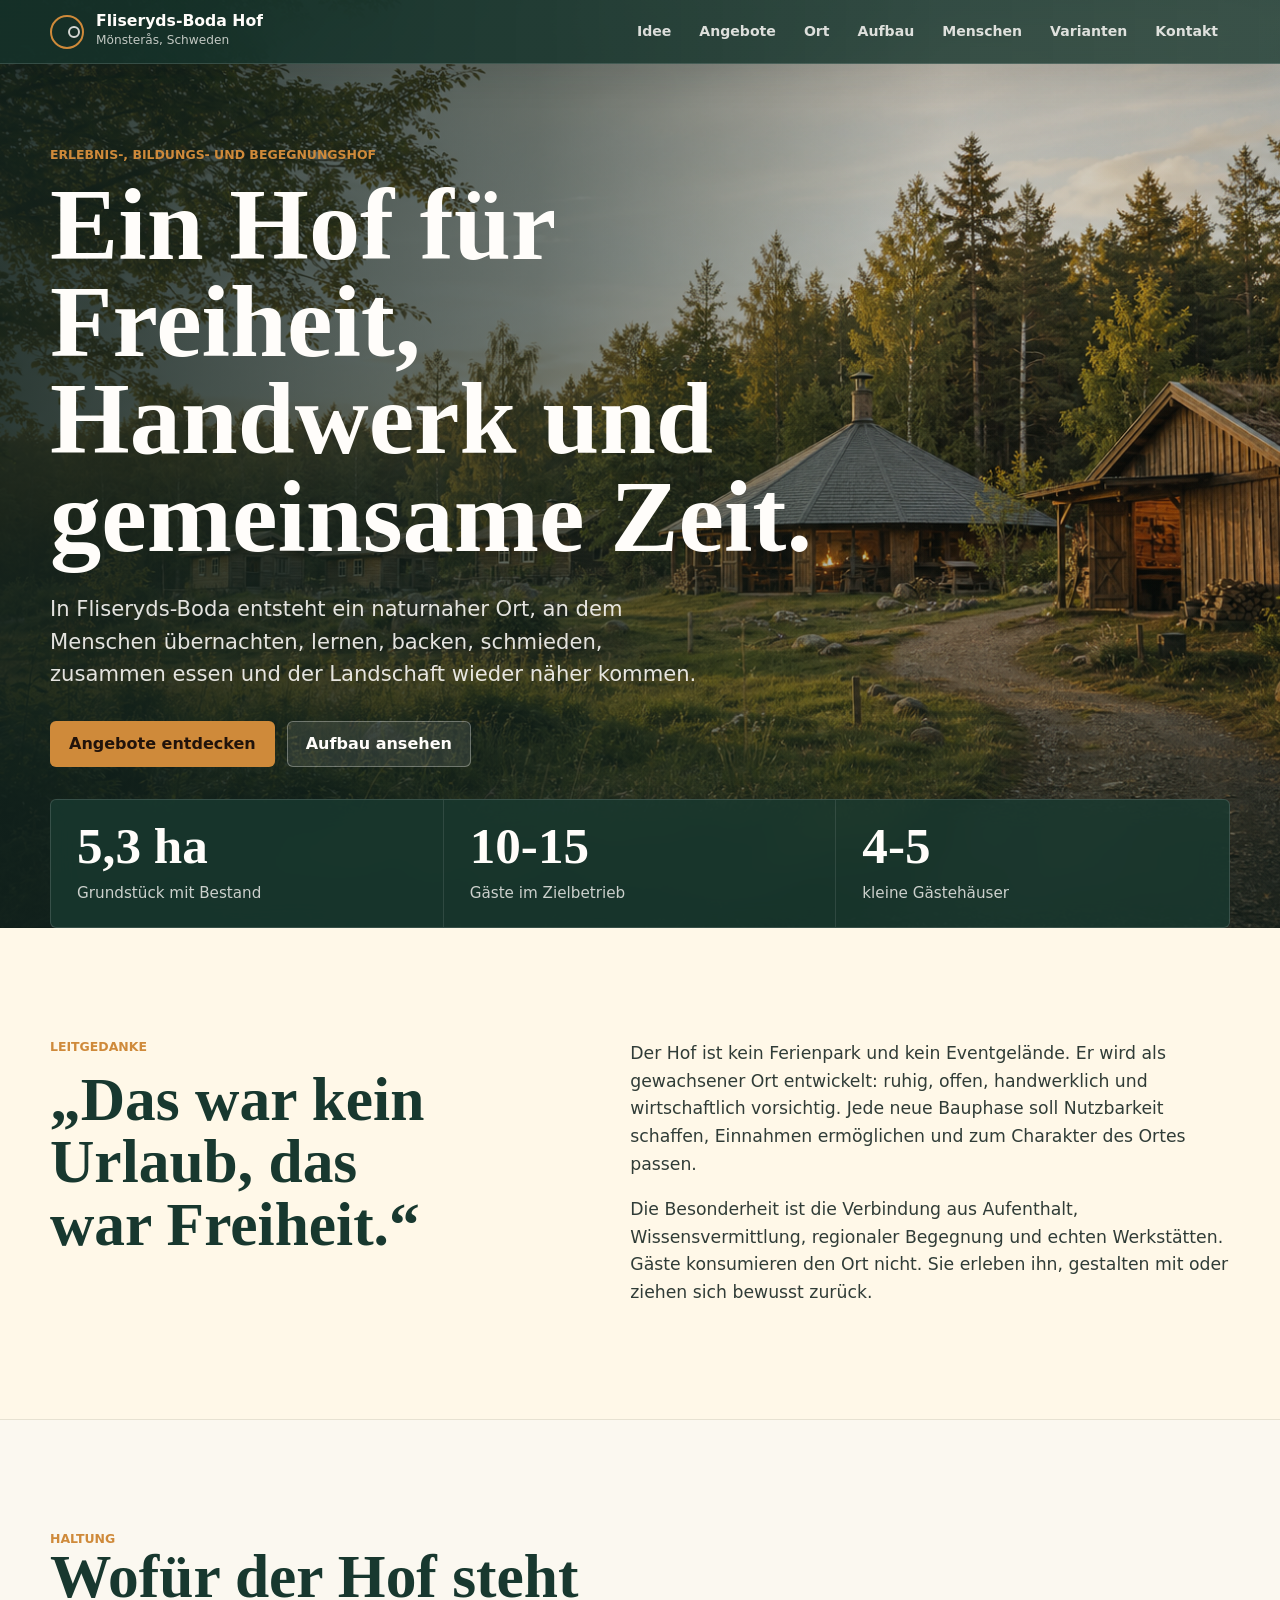
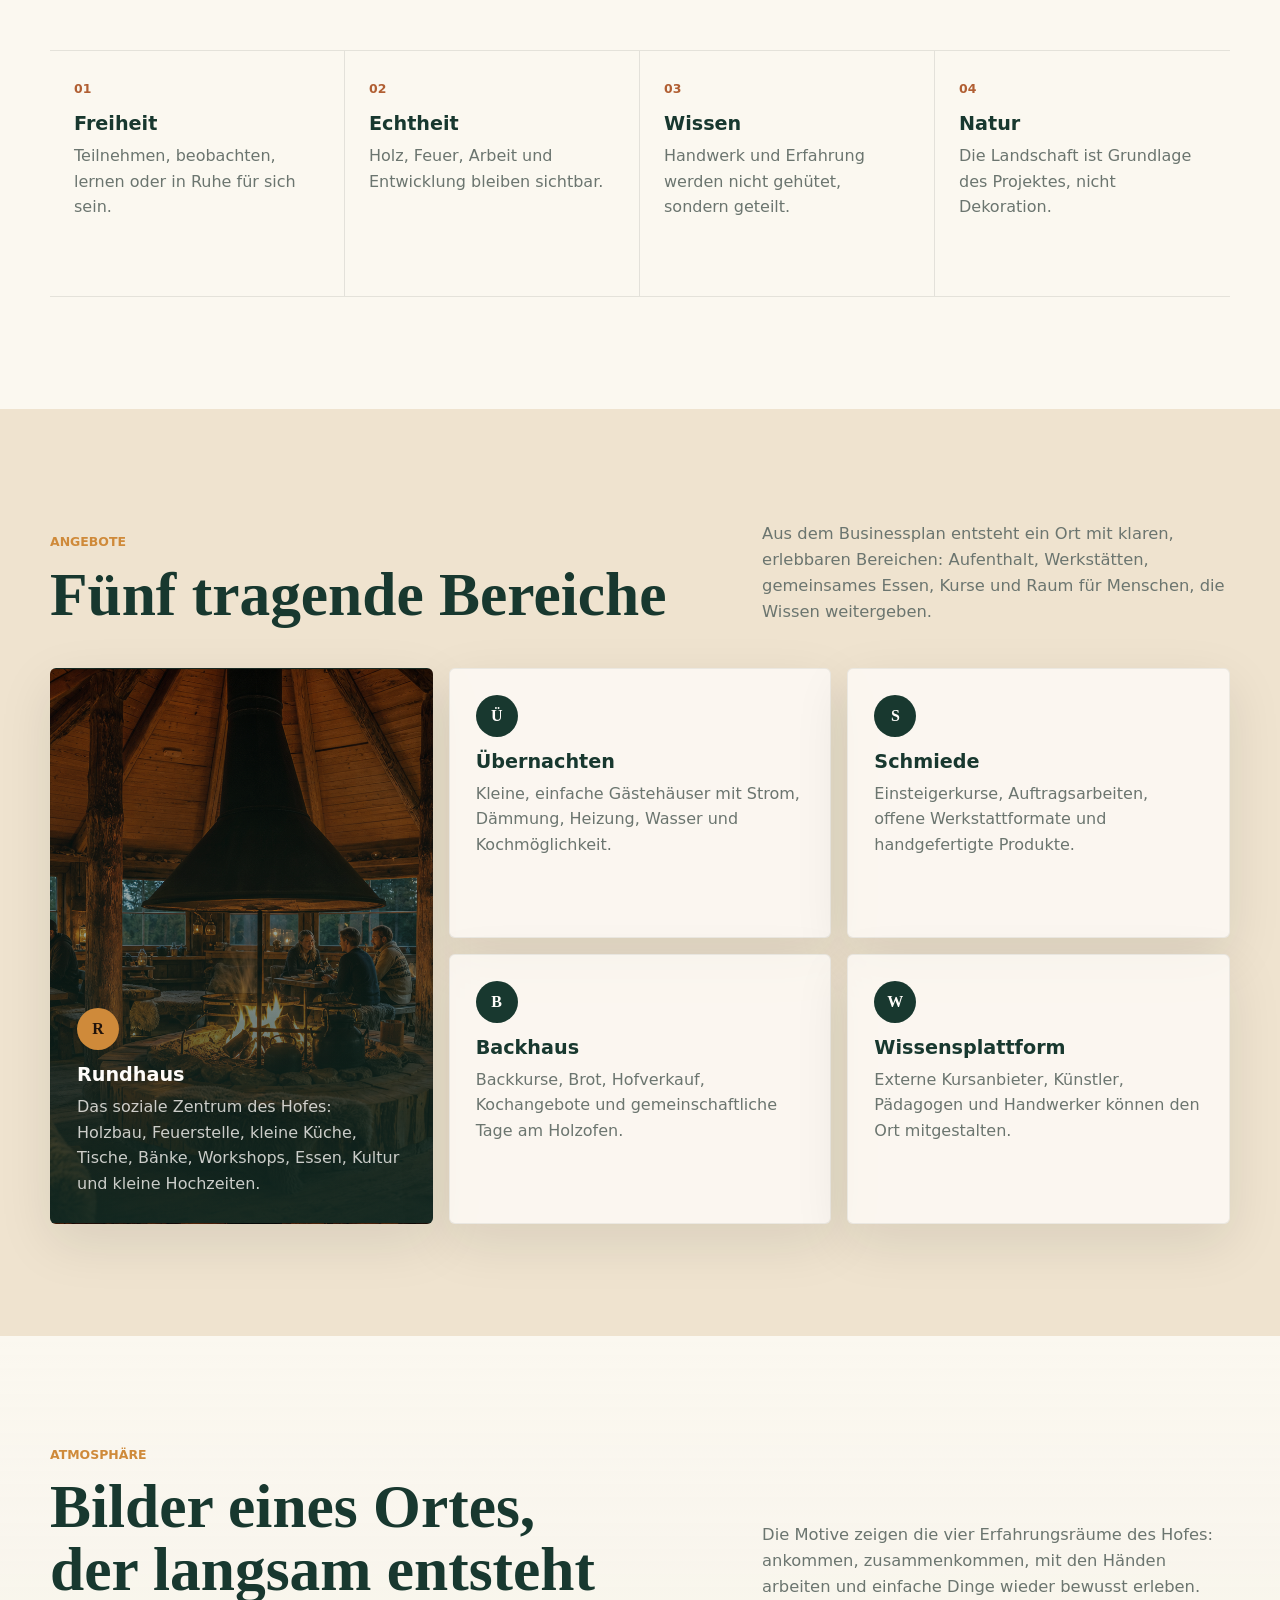
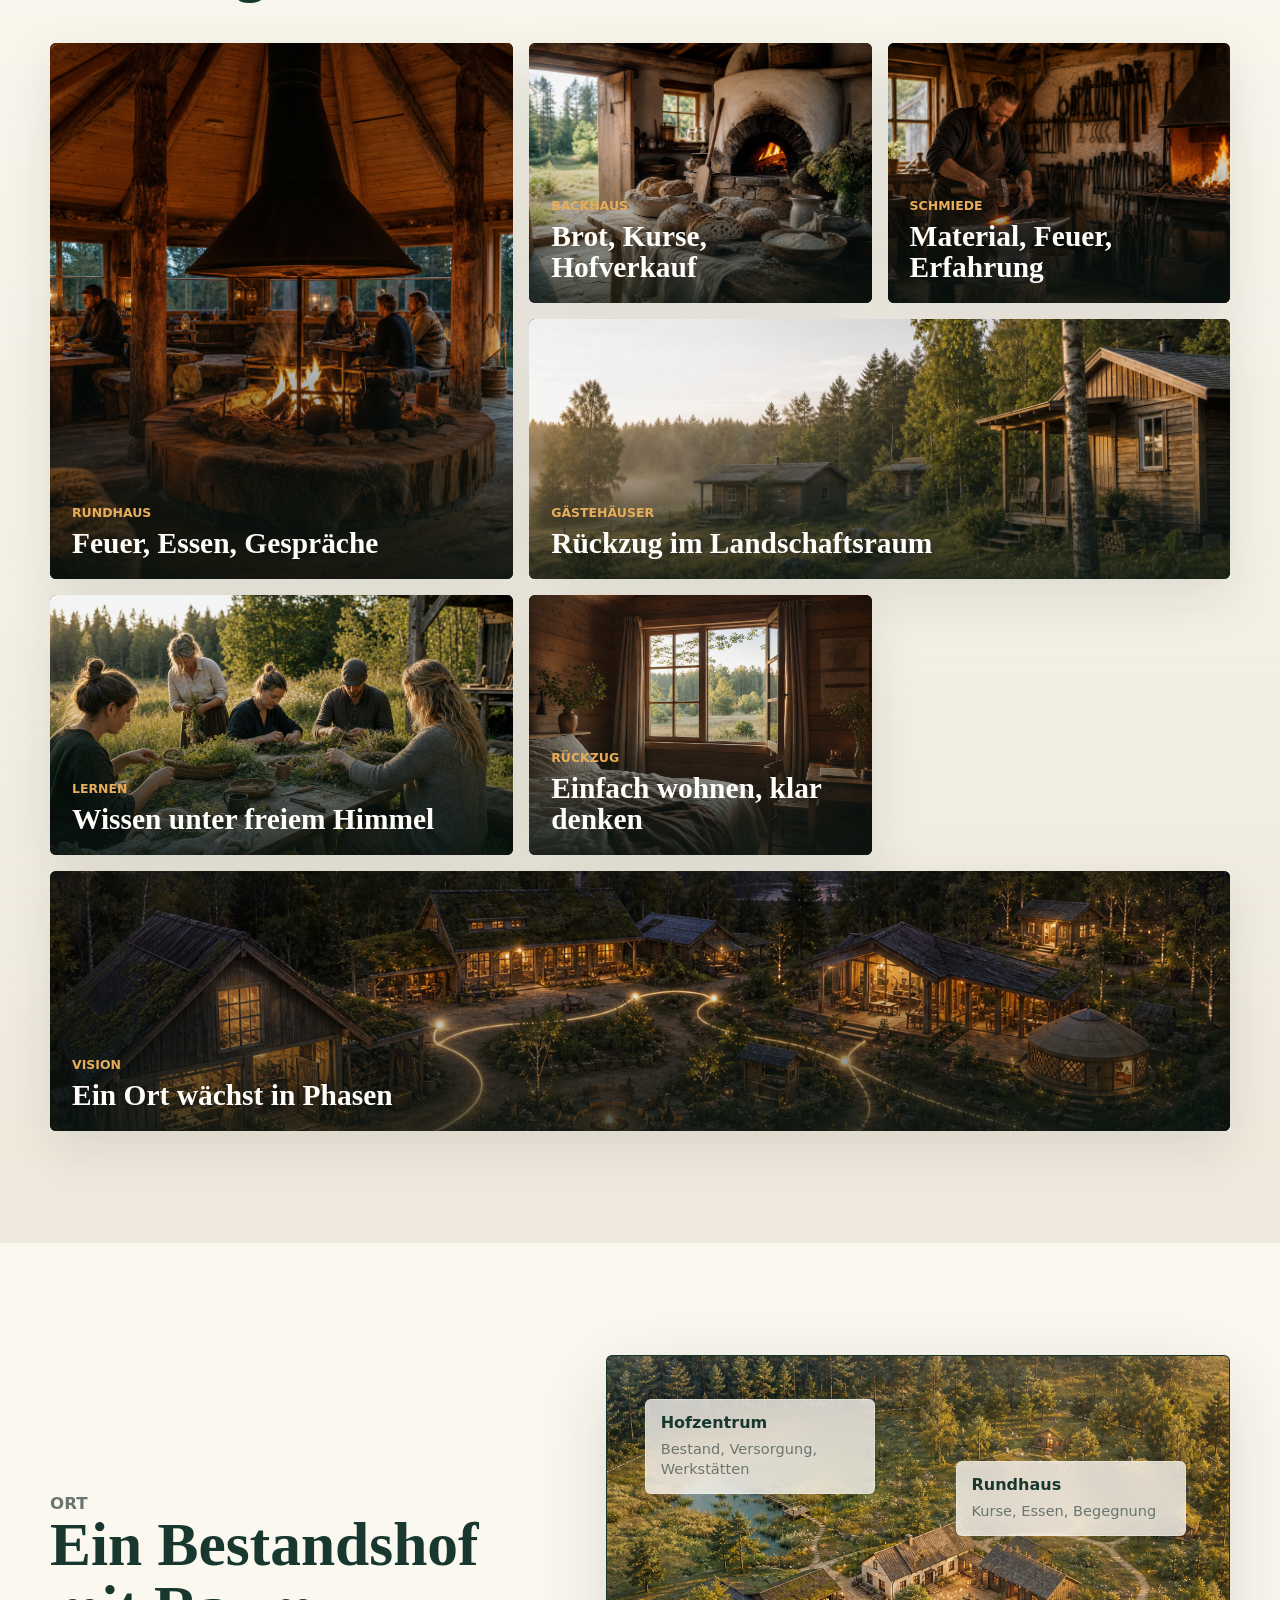
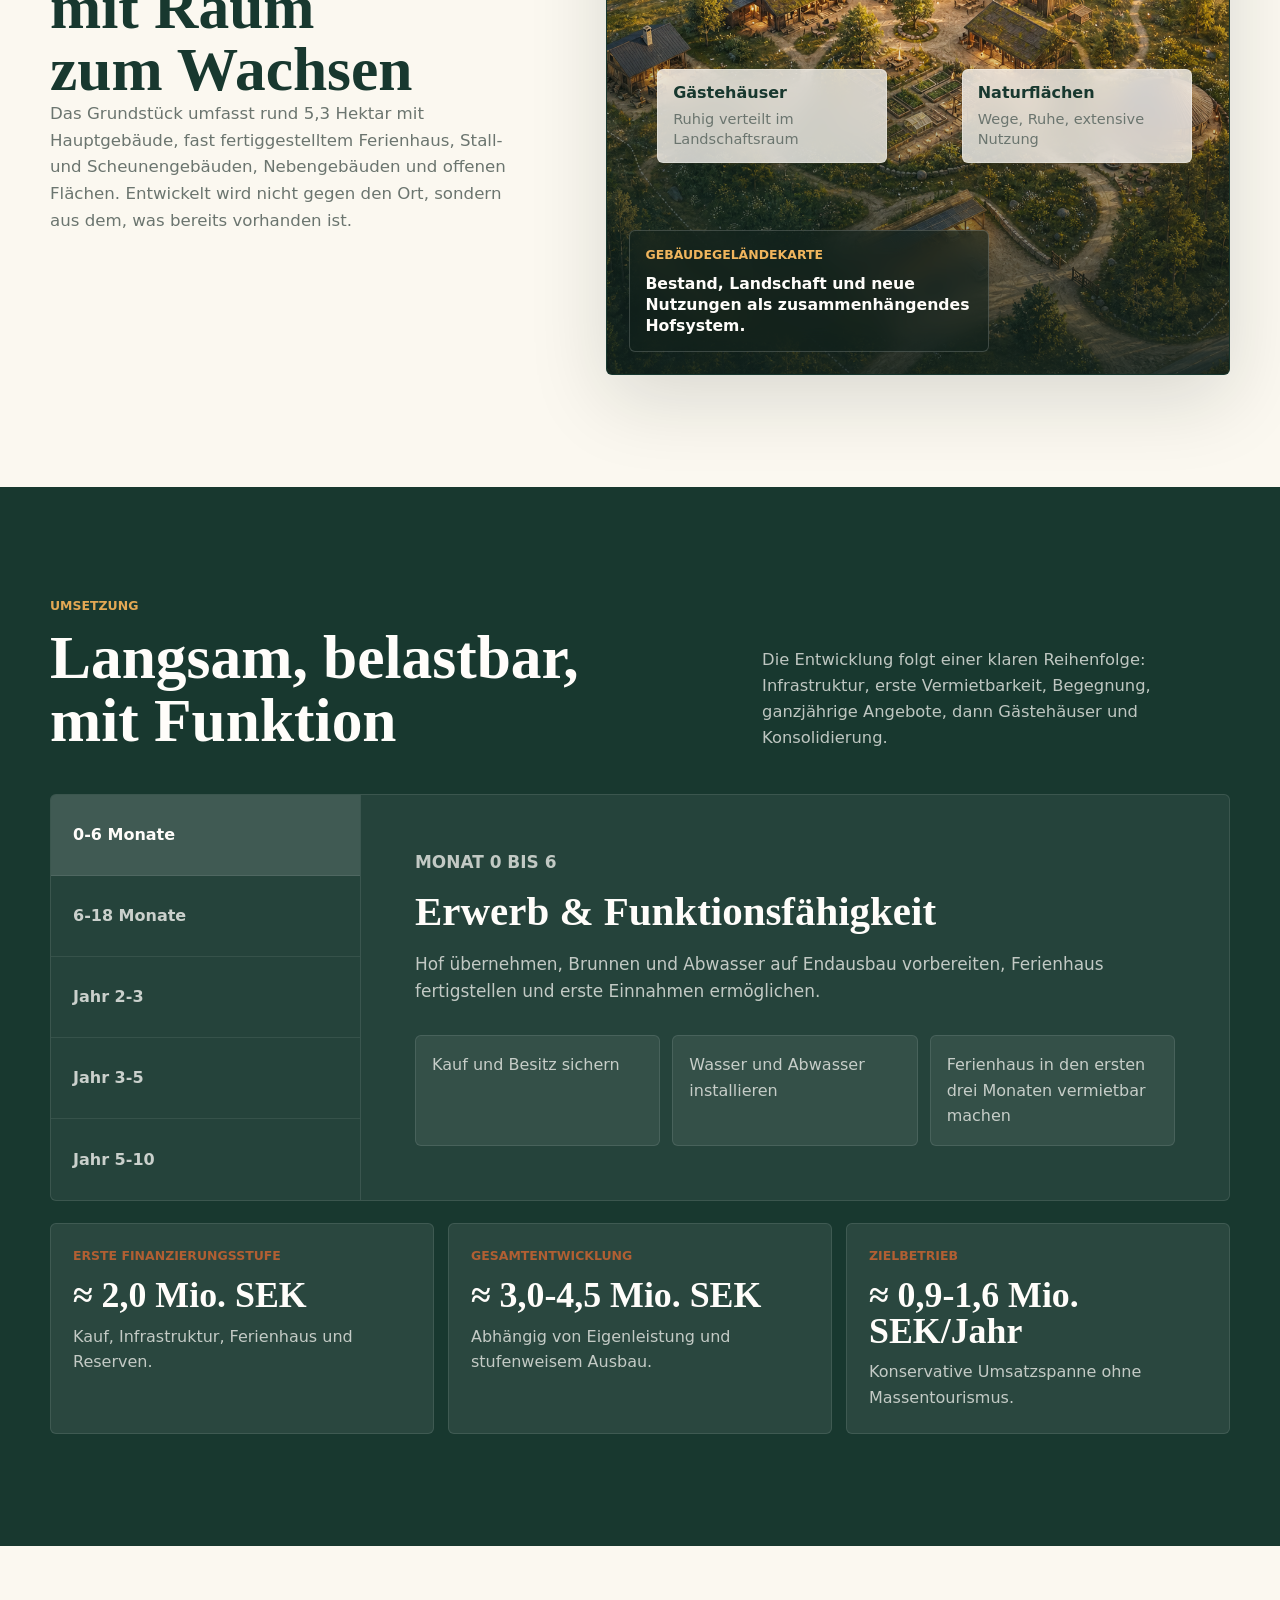
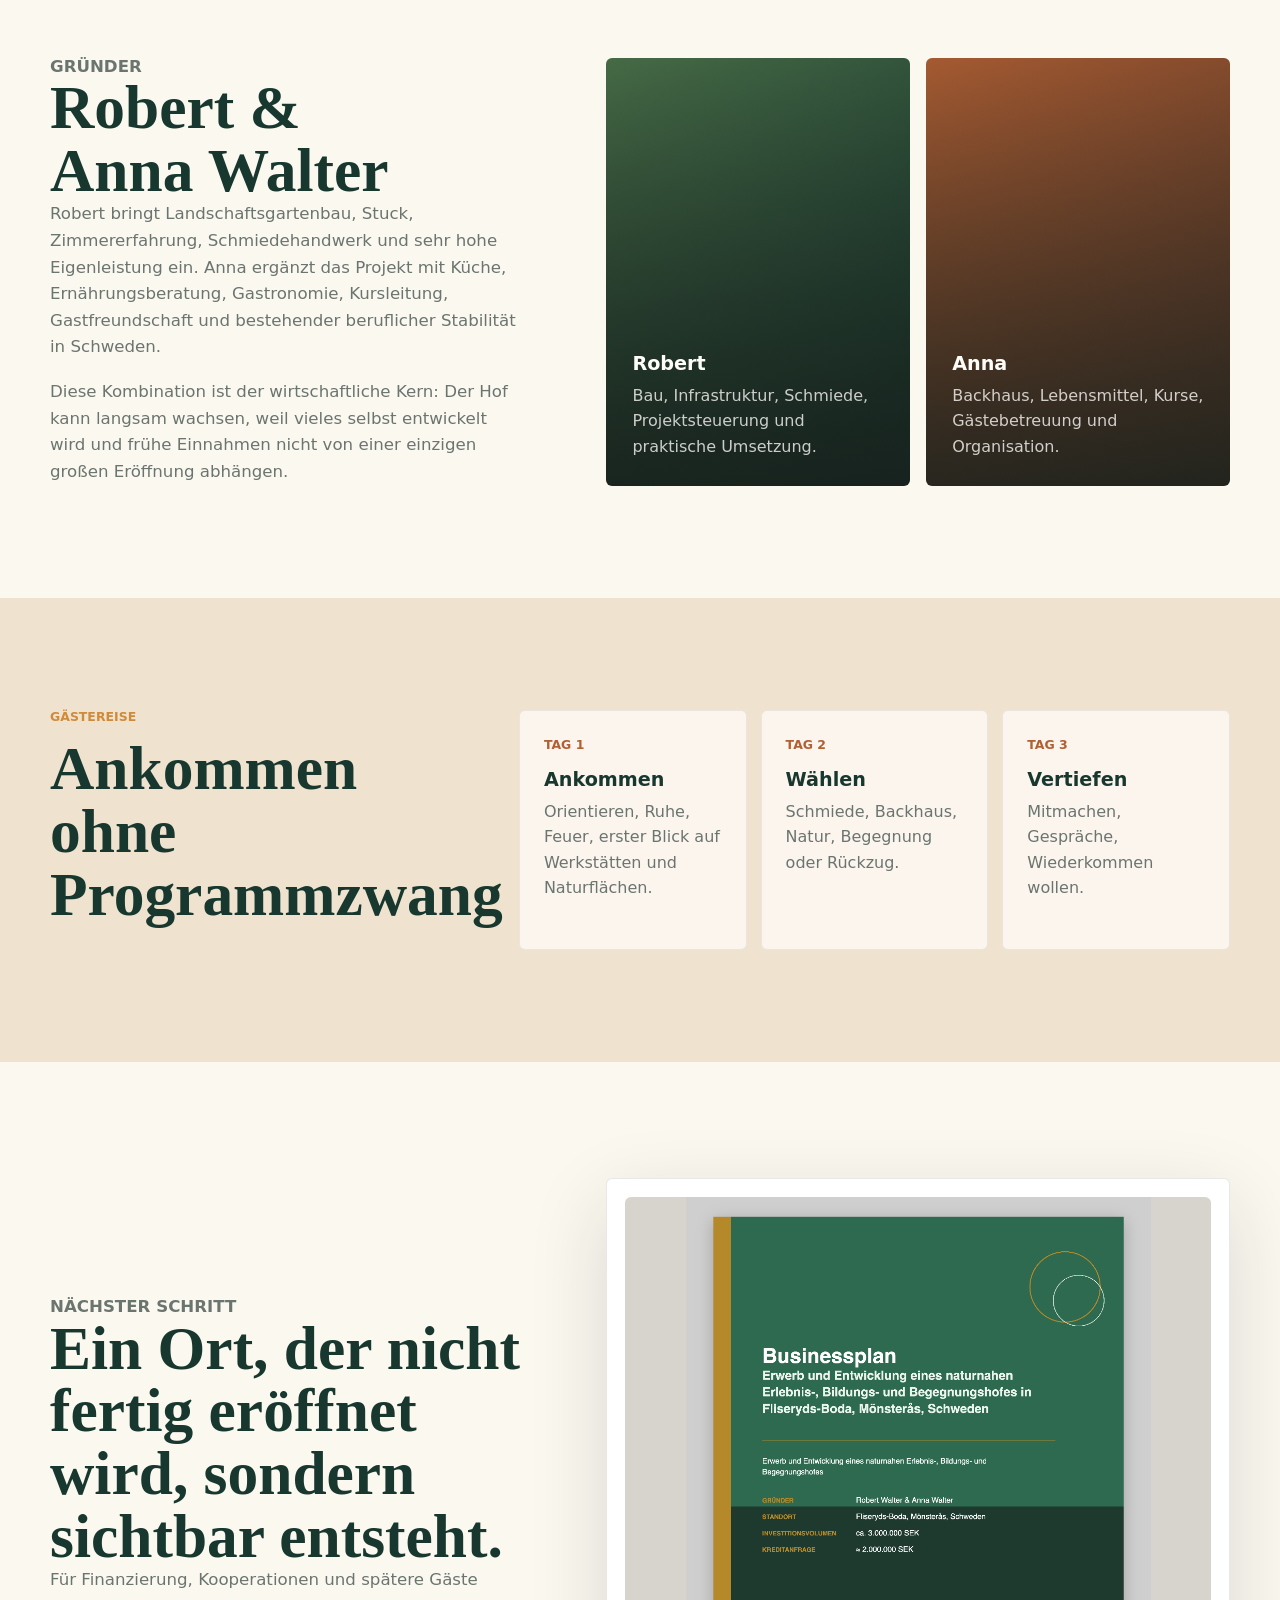
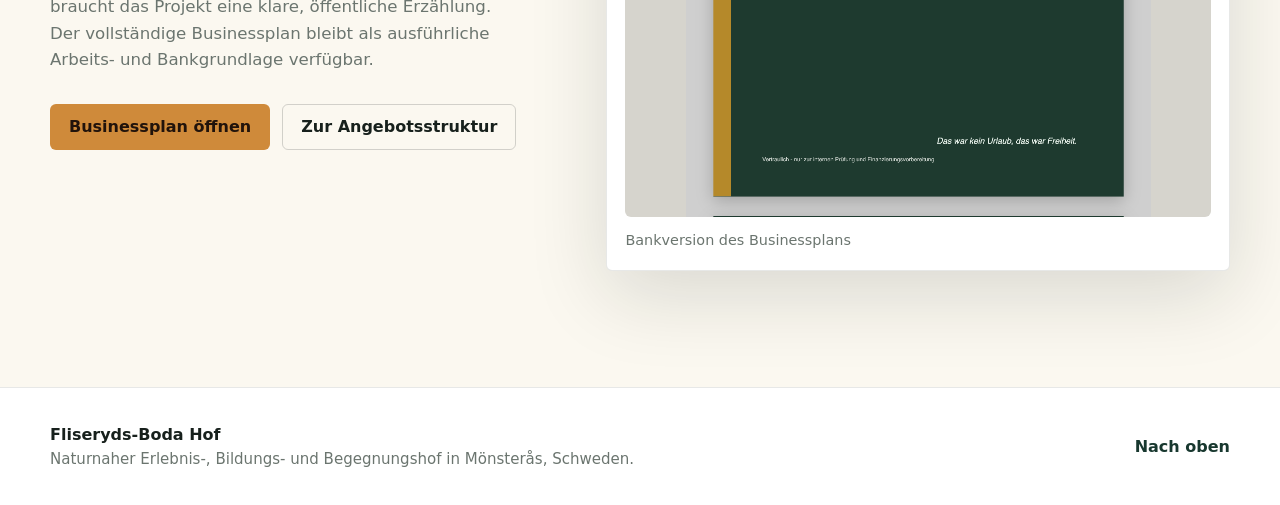
==== commit fdb94187: "Add worktree review website" ====
--- a/output/website/index.html
+++ b/output/website/index.html
@@ -37,6 +37,7 @@
         <a href="#ort">Ort</a>
         <a href="#aufbau">Aufbau</a>
         <a href="#menschen">Menschen</a>
+        <a href="worktree-review/">Varianten</a>
         <a href="#kontakt">Kontakt</a>
       </nav>
     </header>
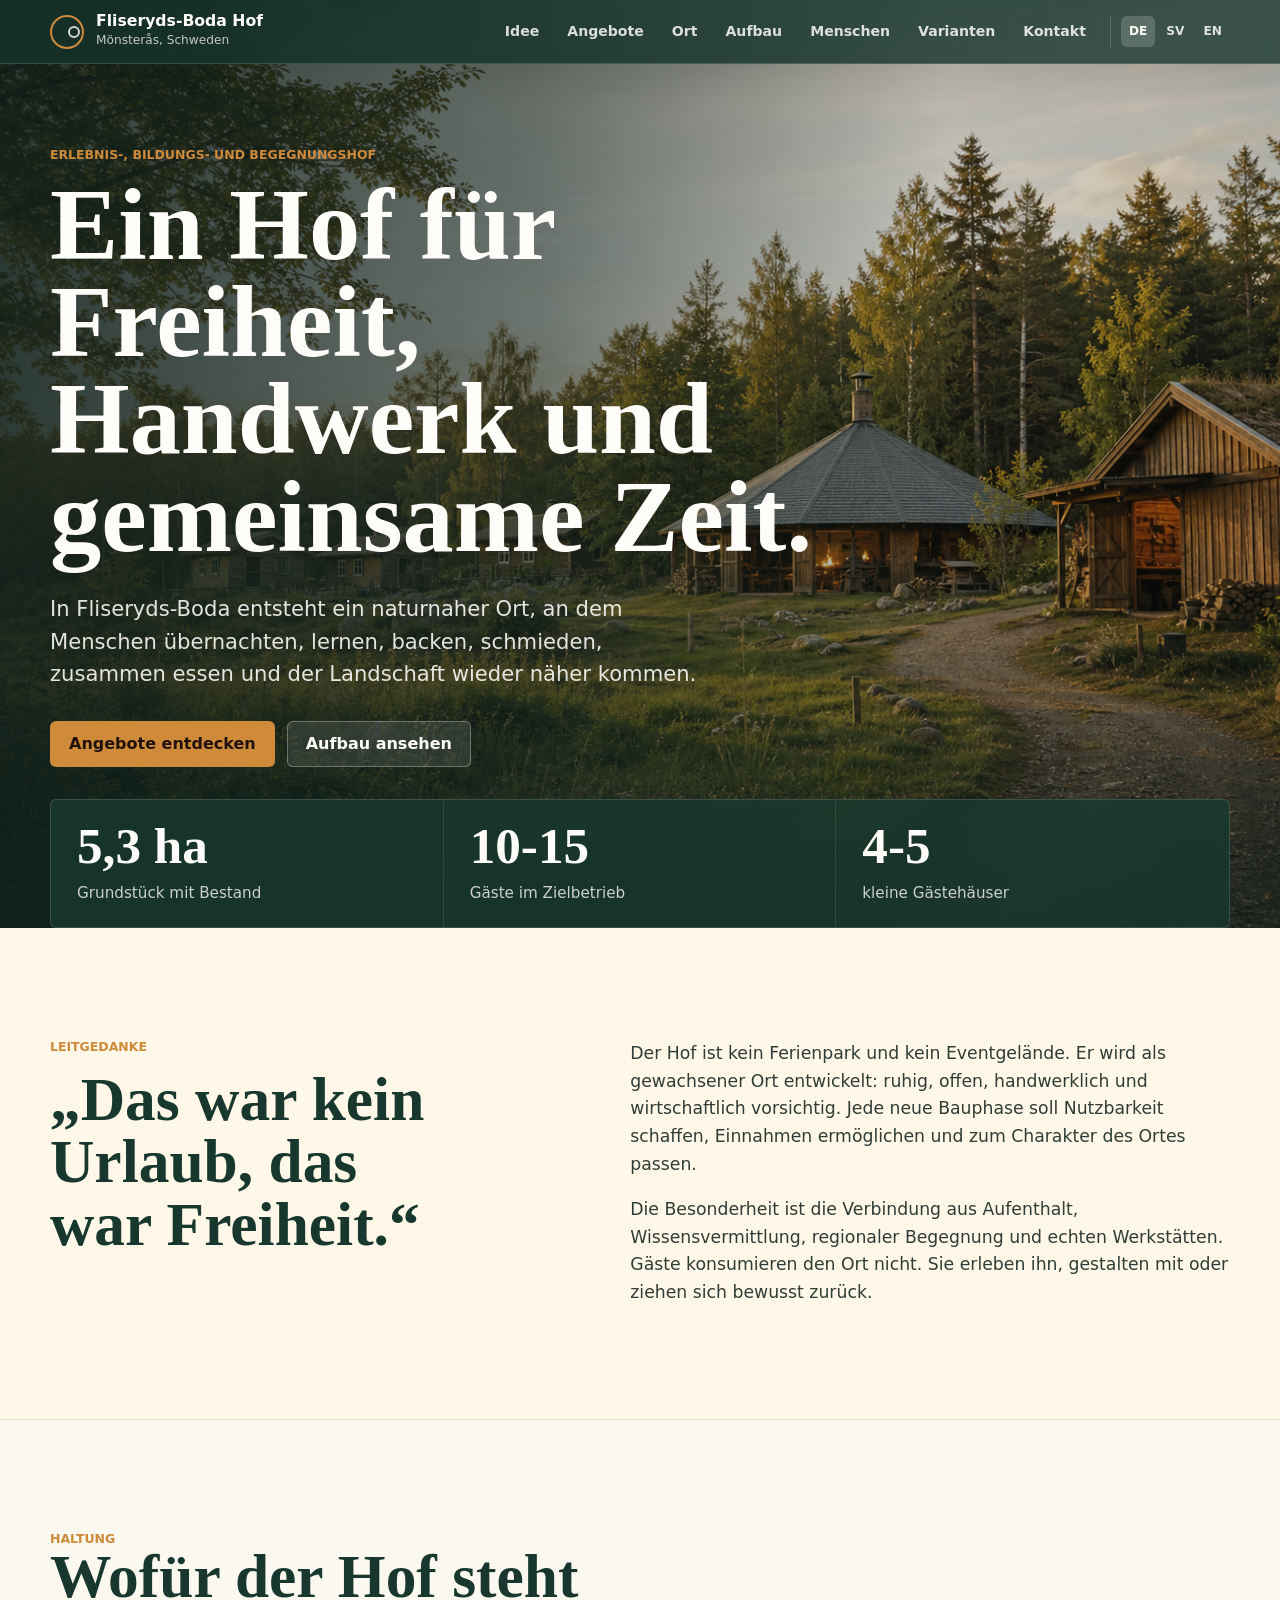
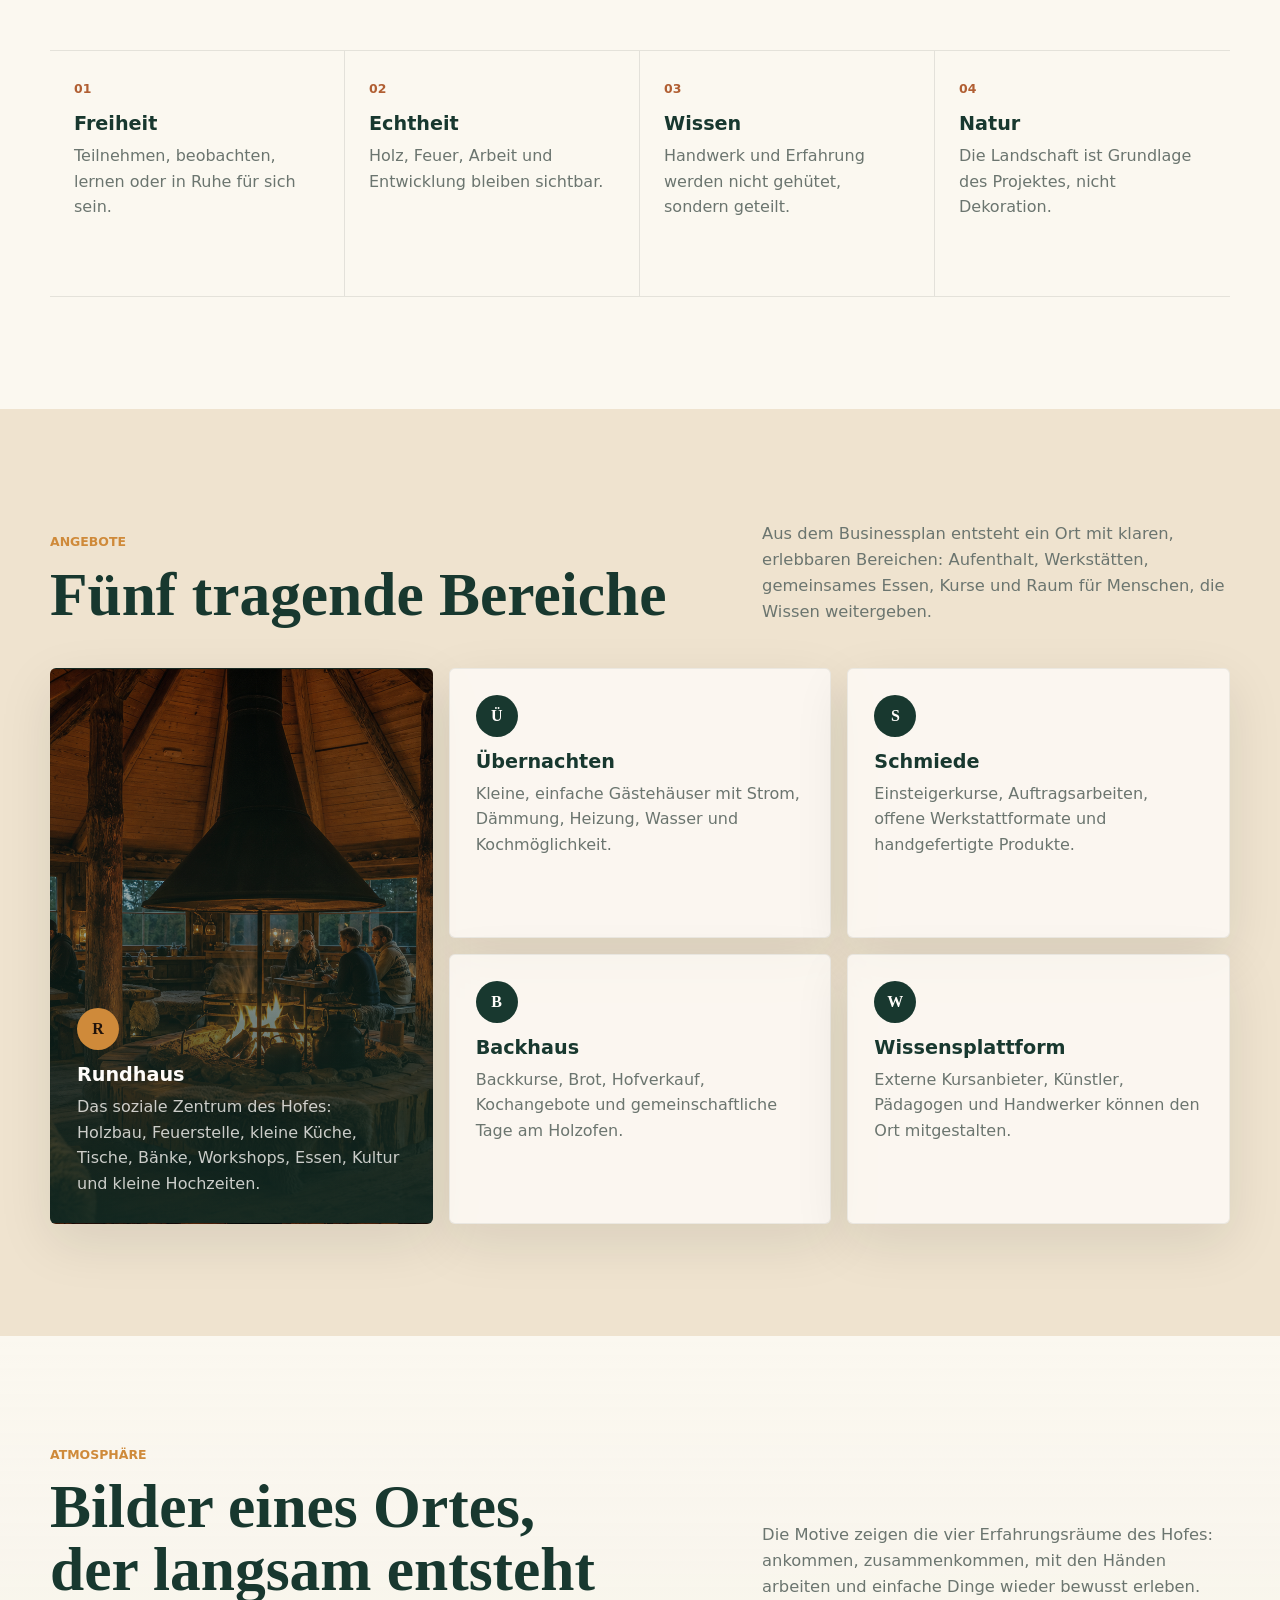
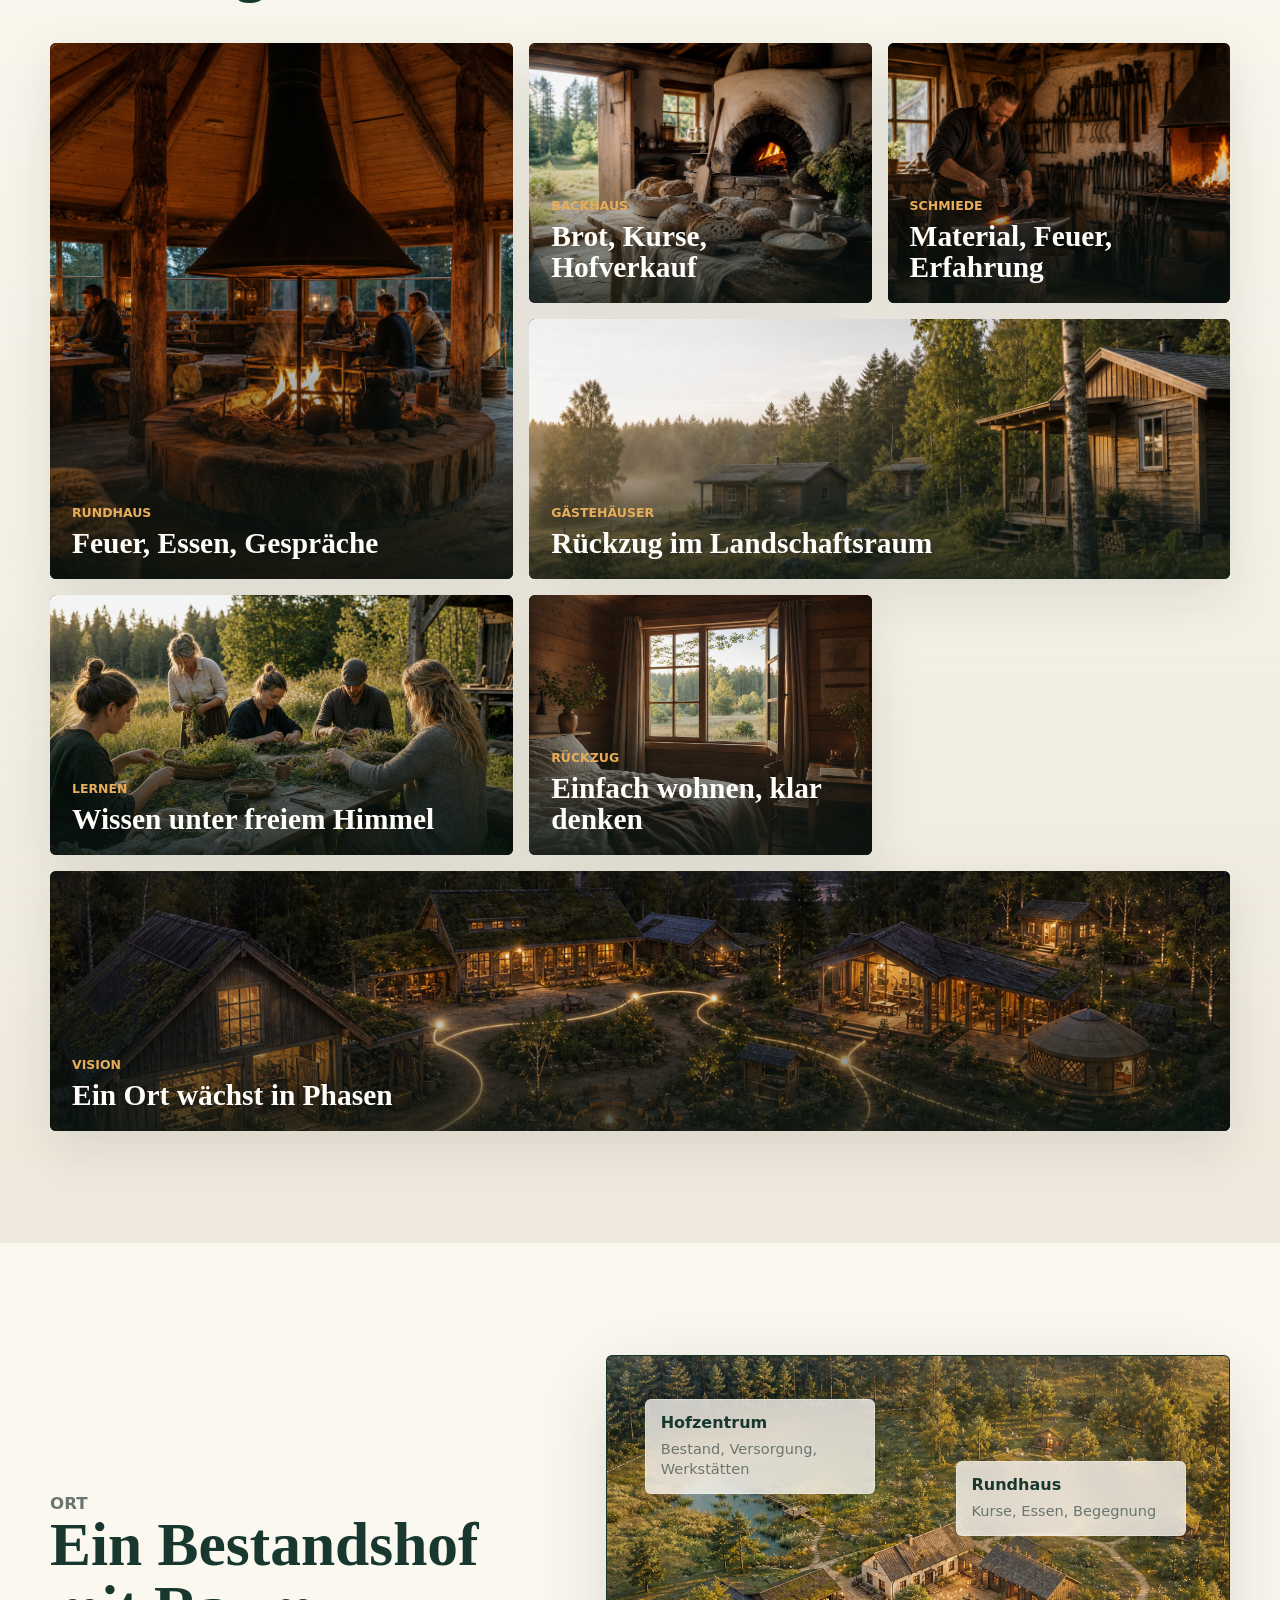
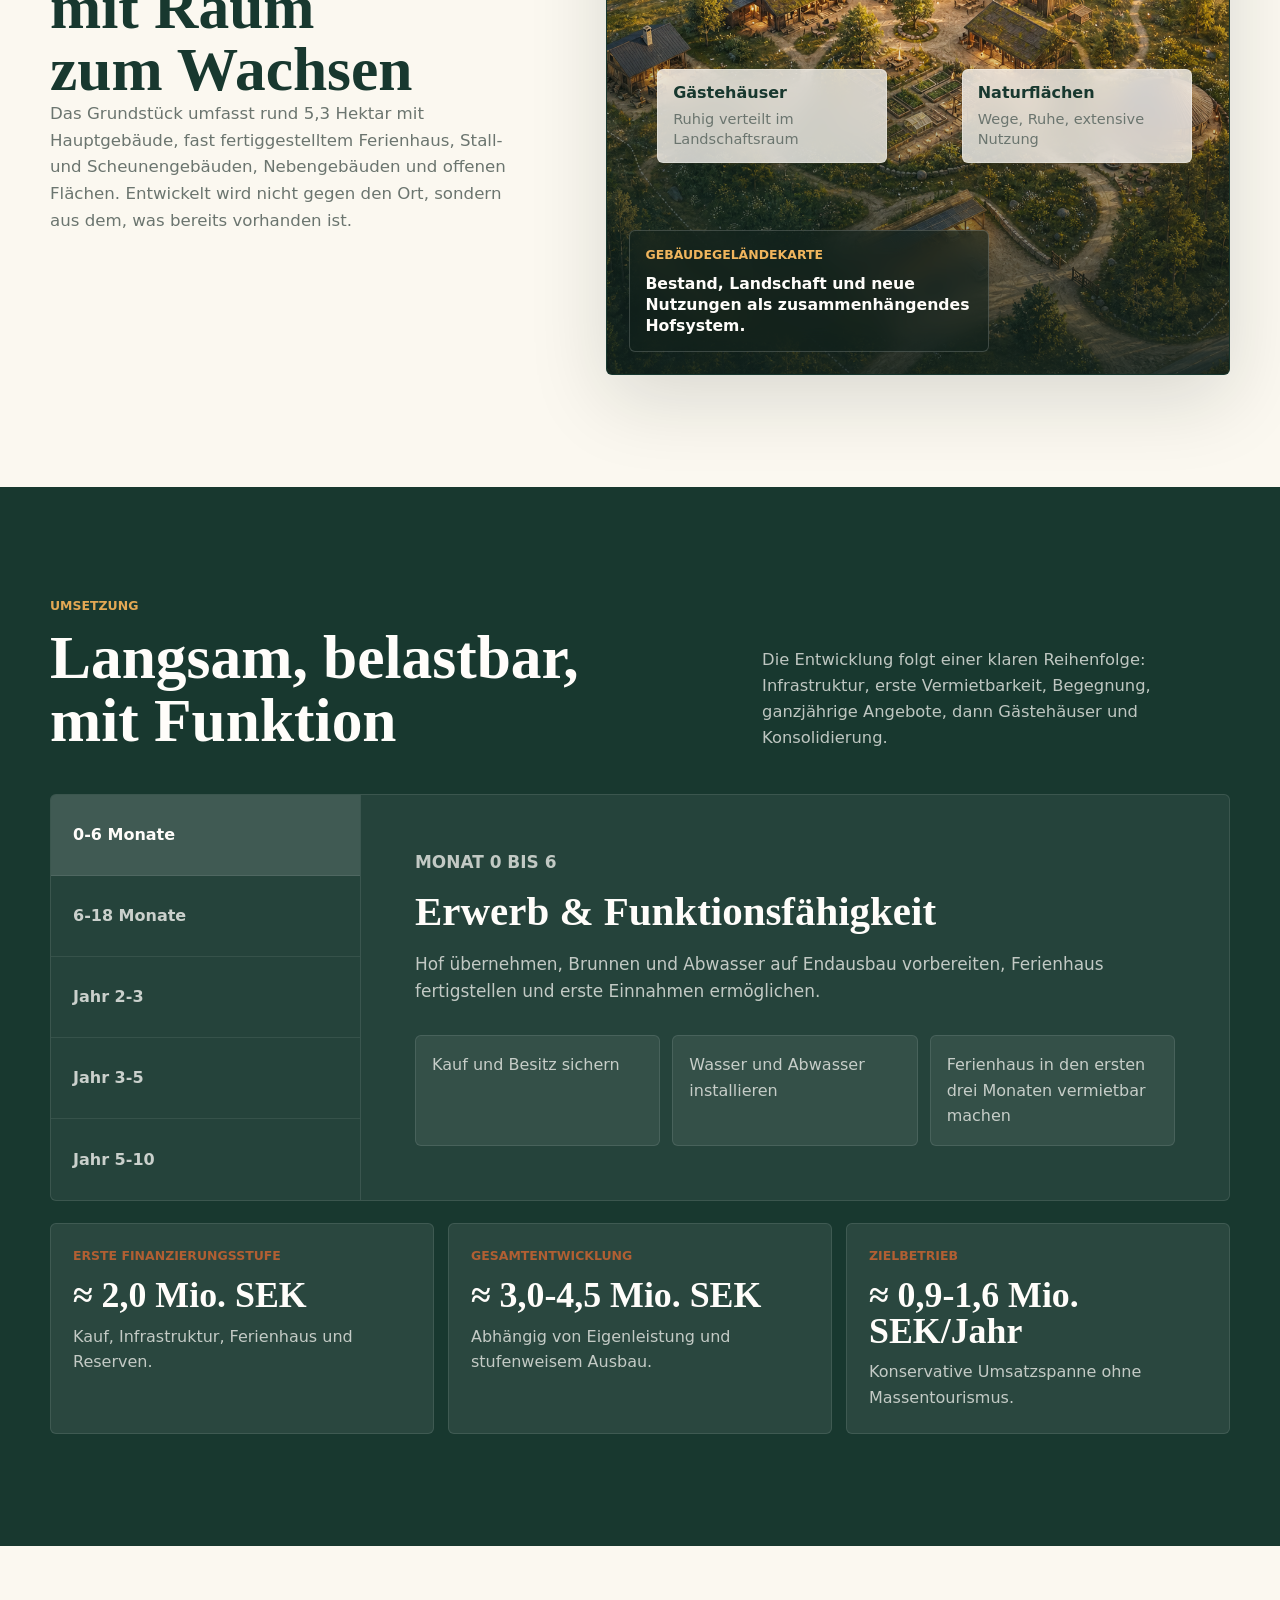
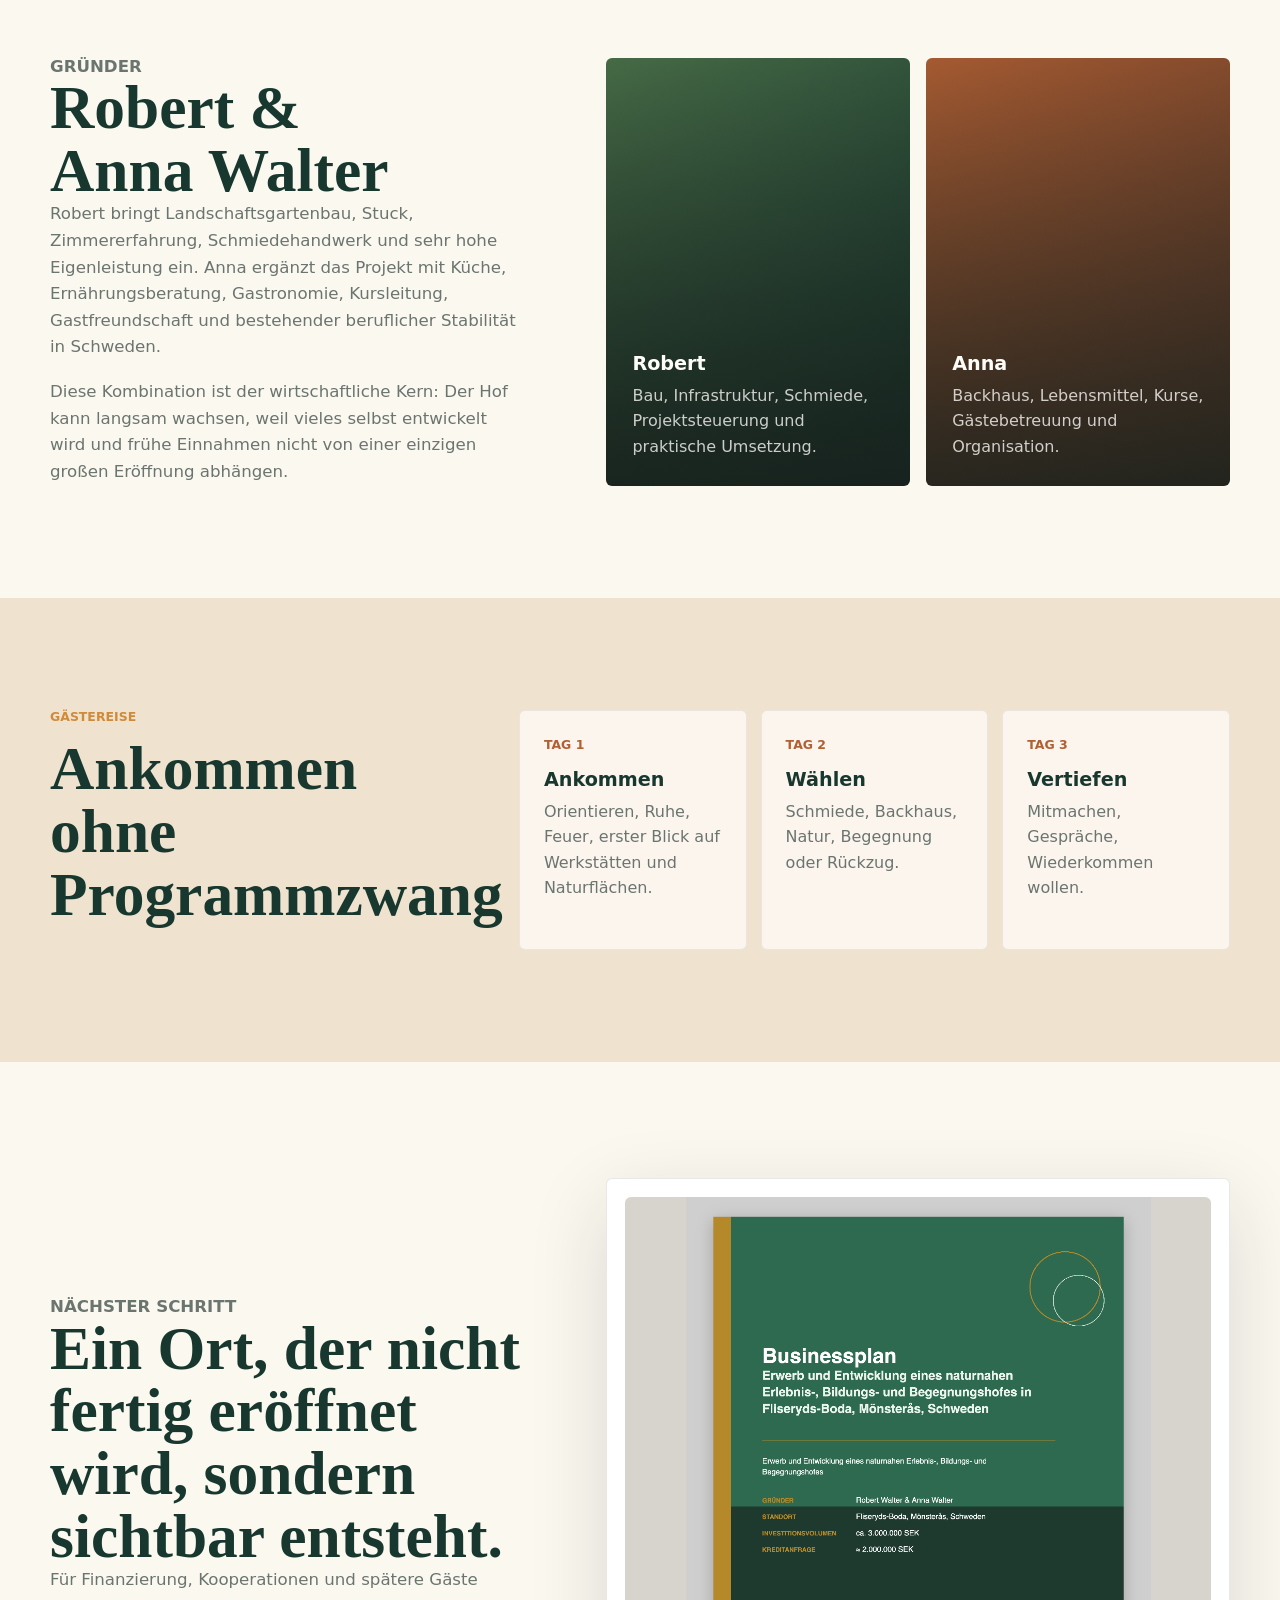
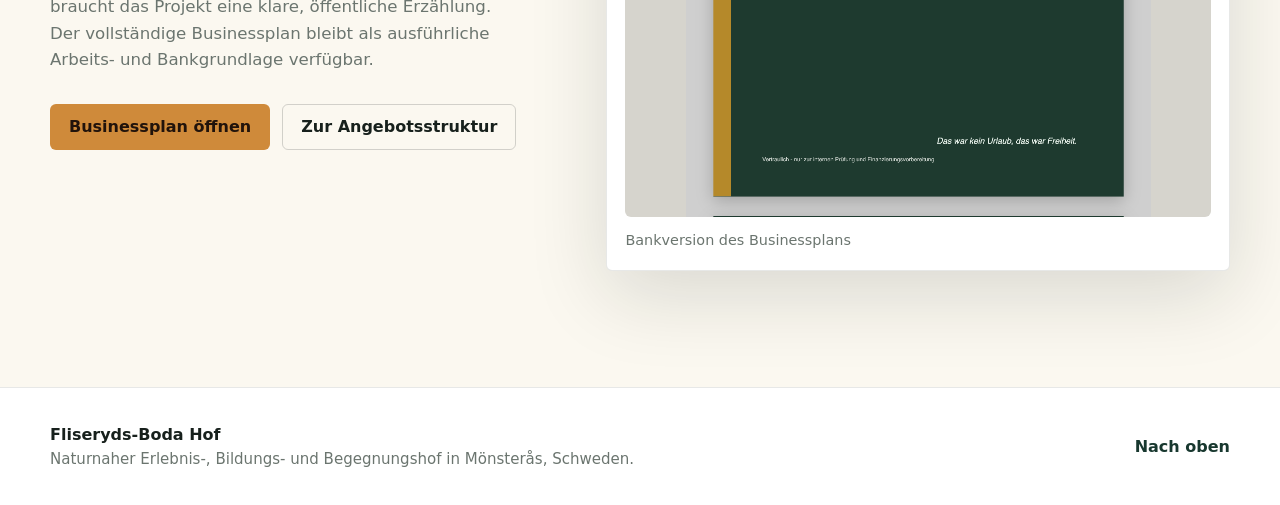
==== commit d101a052: "Add Swedish and English website translations" ====
--- a/output/website/index.html
+++ b/output/website/index.html
@@ -9,6 +9,10 @@
     />
     <title>Erlebnis-, Bildungs- und Begegnungshof Fliseryds-Boda</title>
     <link rel="icon" href="data:image/svg+xml,%3Csvg xmlns='http://www.w3.org/2000/svg' viewBox='0 0 64 64'%3E%3Crect width='64' height='64' rx='12' fill='%2318382f'/%3E%3Ccircle cx='27' cy='32' r='17' fill='none' stroke='%23cf8a3a' stroke-width='5'/%3E%3Ccircle cx='39' cy='32' r='8' fill='none' stroke='%23fffdfa' stroke-width='4'/%3E%3C/svg%3E" />
+    <link rel="alternate" hreflang="de" href="index.html" />
+    <link rel="alternate" hreflang="sv" href="sv.html" />
+    <link rel="alternate" hreflang="en" href="en.html" />
+    <link rel="alternate" hreflang="x-default" href="index.html" />
     <link rel="preload" href="assets/hof-hero.png" as="image" />
     <link rel="preload" href="assets/roundhouse-gathering.png" as="image" />
     <link rel="preload" href="assets/site-plan-future.png" as="image" />
@@ -39,6 +43,11 @@
         <a href="#menschen">Menschen</a>
         <a href="worktree-review/">Varianten</a>
         <a href="#kontakt">Kontakt</a>
+        <div class="language-switcher" aria-label="Sprache wählen">
+          <a href="index.html" lang="de" hreflang="de" aria-current="page">DE</a>
+          <a href="sv.html" lang="sv" hreflang="sv">SV</a>
+          <a href="en.html" lang="en" hreflang="en">EN</a>
+        </div>
       </nav>
     </header>
 
--- a/output/website/styles.css
+++ b/output/website/styles.css
@@ -159,6 +159,26 @@
   outline: none;
 }
 
+.language-switcher {
+  display: inline-flex;
+  align-items: center;
+  gap: 3px;
+  margin-left: 8px;
+  padding-left: 10px;
+  border-left: 1px solid rgba(255, 253, 250, 0.18);
+}
+
+.language-switcher a {
+  padding: 9px 8px;
+  font-size: 0.76rem;
+  letter-spacing: 0;
+}
+
+.language-switcher a[aria-current="page"] {
+  background: rgba(255, 253, 250, 0.18);
+  color: var(--white);
+}
+
 .nav-toggle {
   display: none;
   width: 44px;
@@ -993,6 +1013,8 @@
     right: 0;
     width: min(330px, calc(100vw - 20px));
     display: none;
+    justify-content: stretch;
+    justify-items: stretch;
     padding: 8px;
     border: 1px solid rgba(255, 253, 250, 0.18);
     border-radius: 6px;
@@ -1006,6 +1028,20 @@
 
   .site-nav a {
     padding: 14px;
+    justify-self: stretch;
+  }
+
+  .language-switcher {
+    display: flex;
+    margin: 6px 0 0;
+    padding: 8px 4px 0;
+    border-top: 1px solid rgba(255, 253, 250, 0.14);
+    border-left: 0;
+    justify-content: flex-start;
+  }
+
+  .language-switcher a {
+    padding: 11px 12px;
   }
 
   .hero-content {
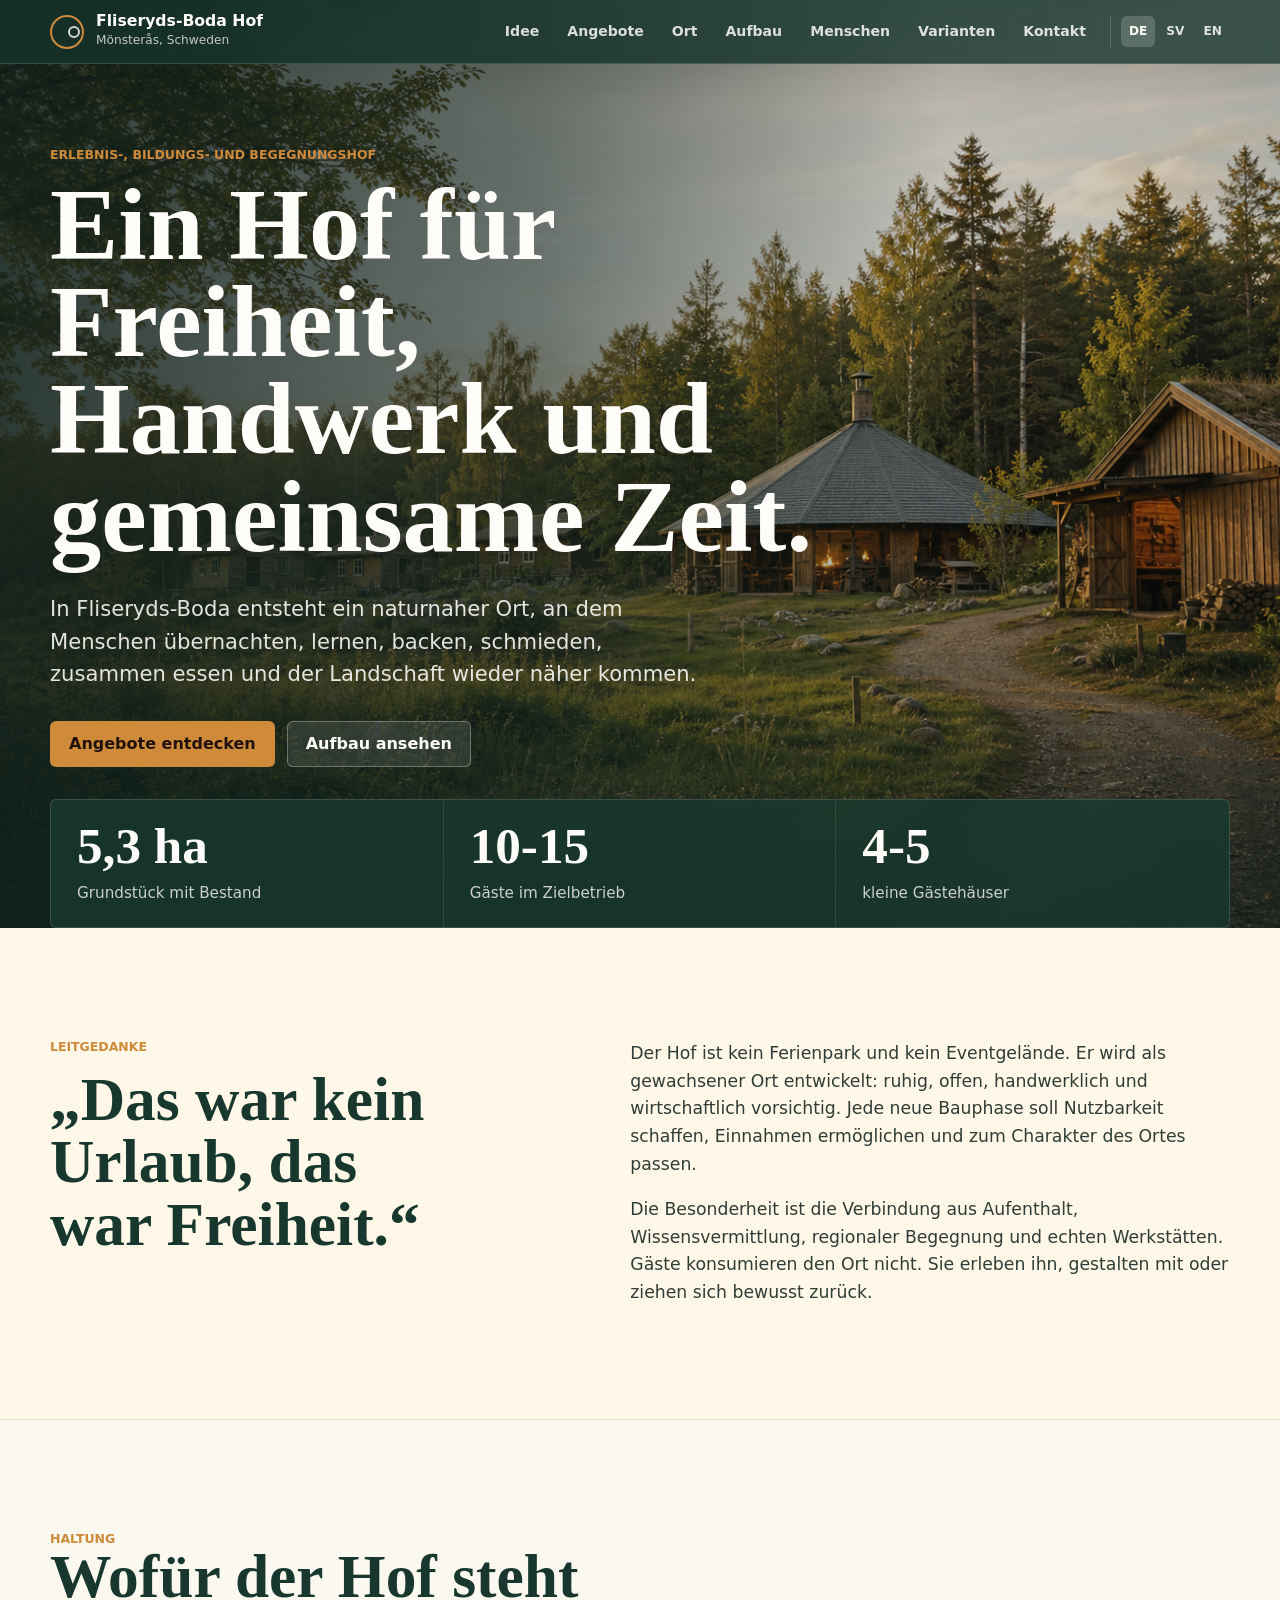
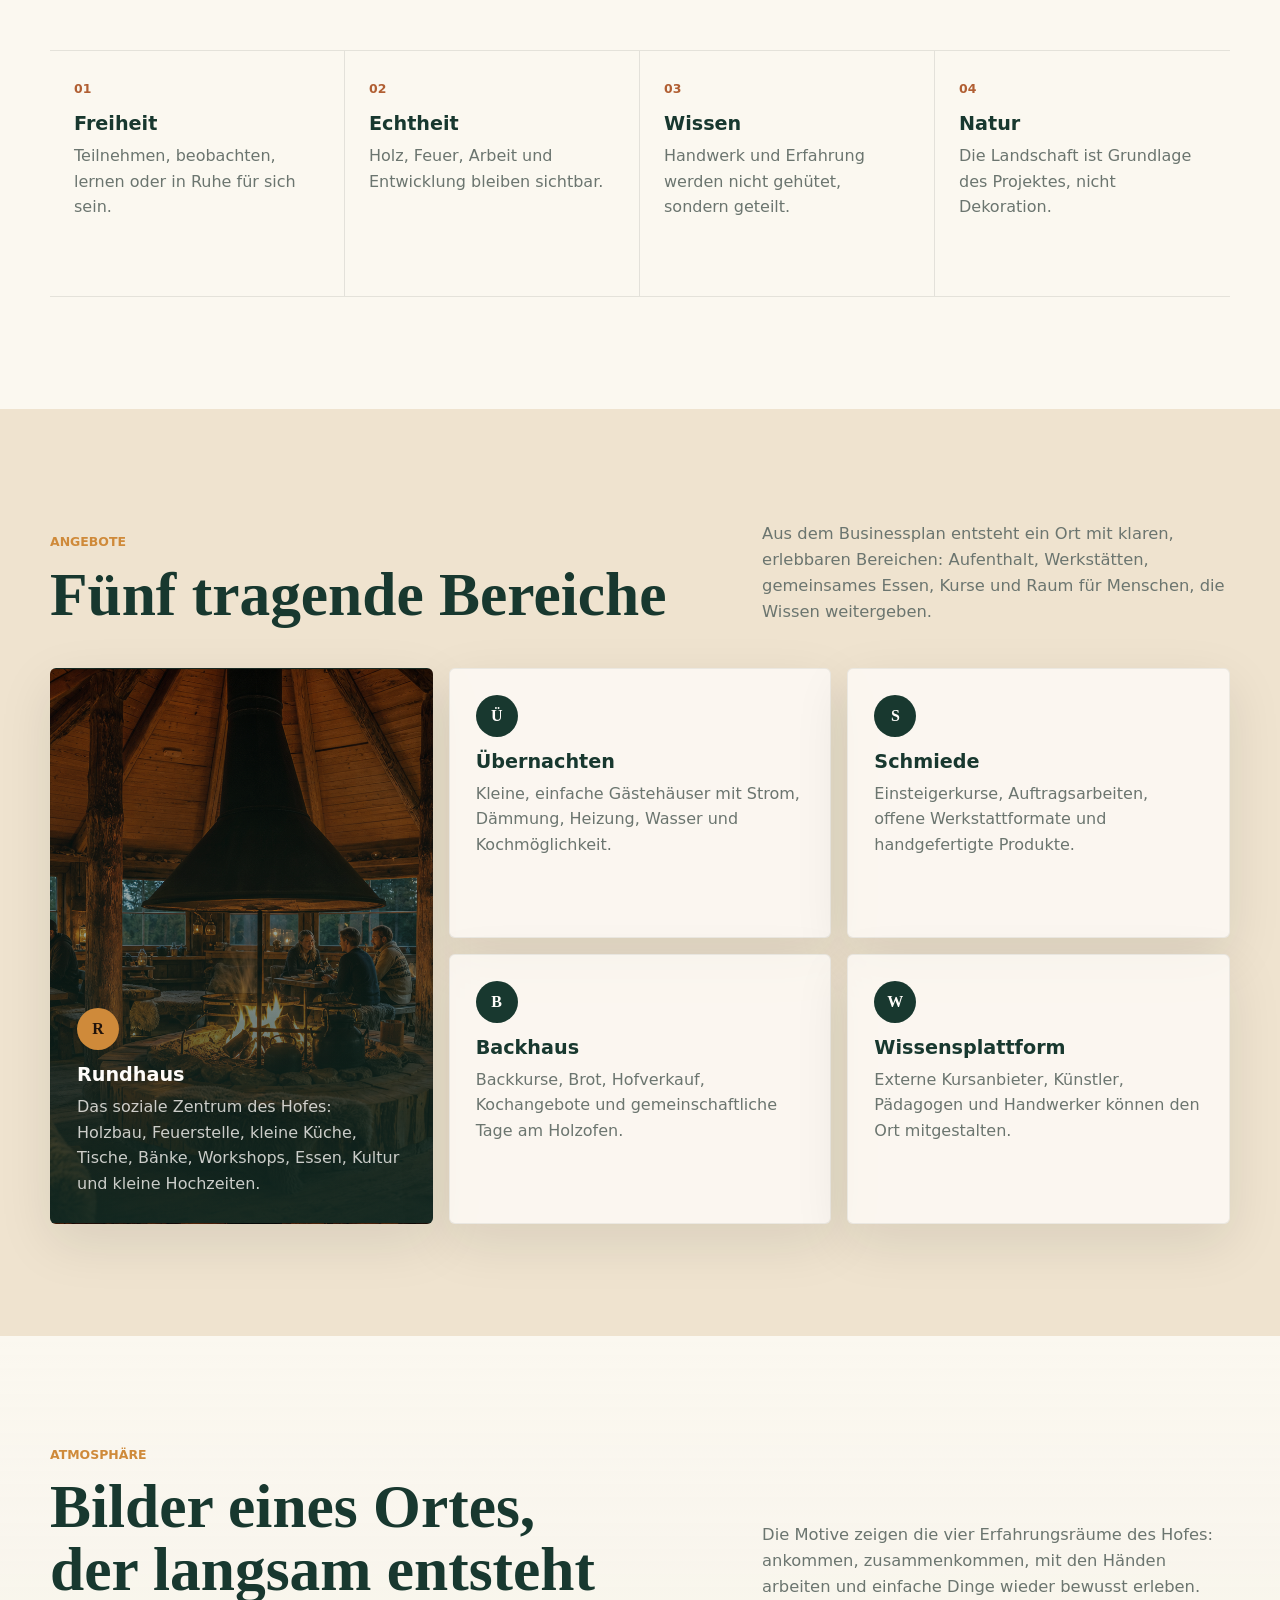
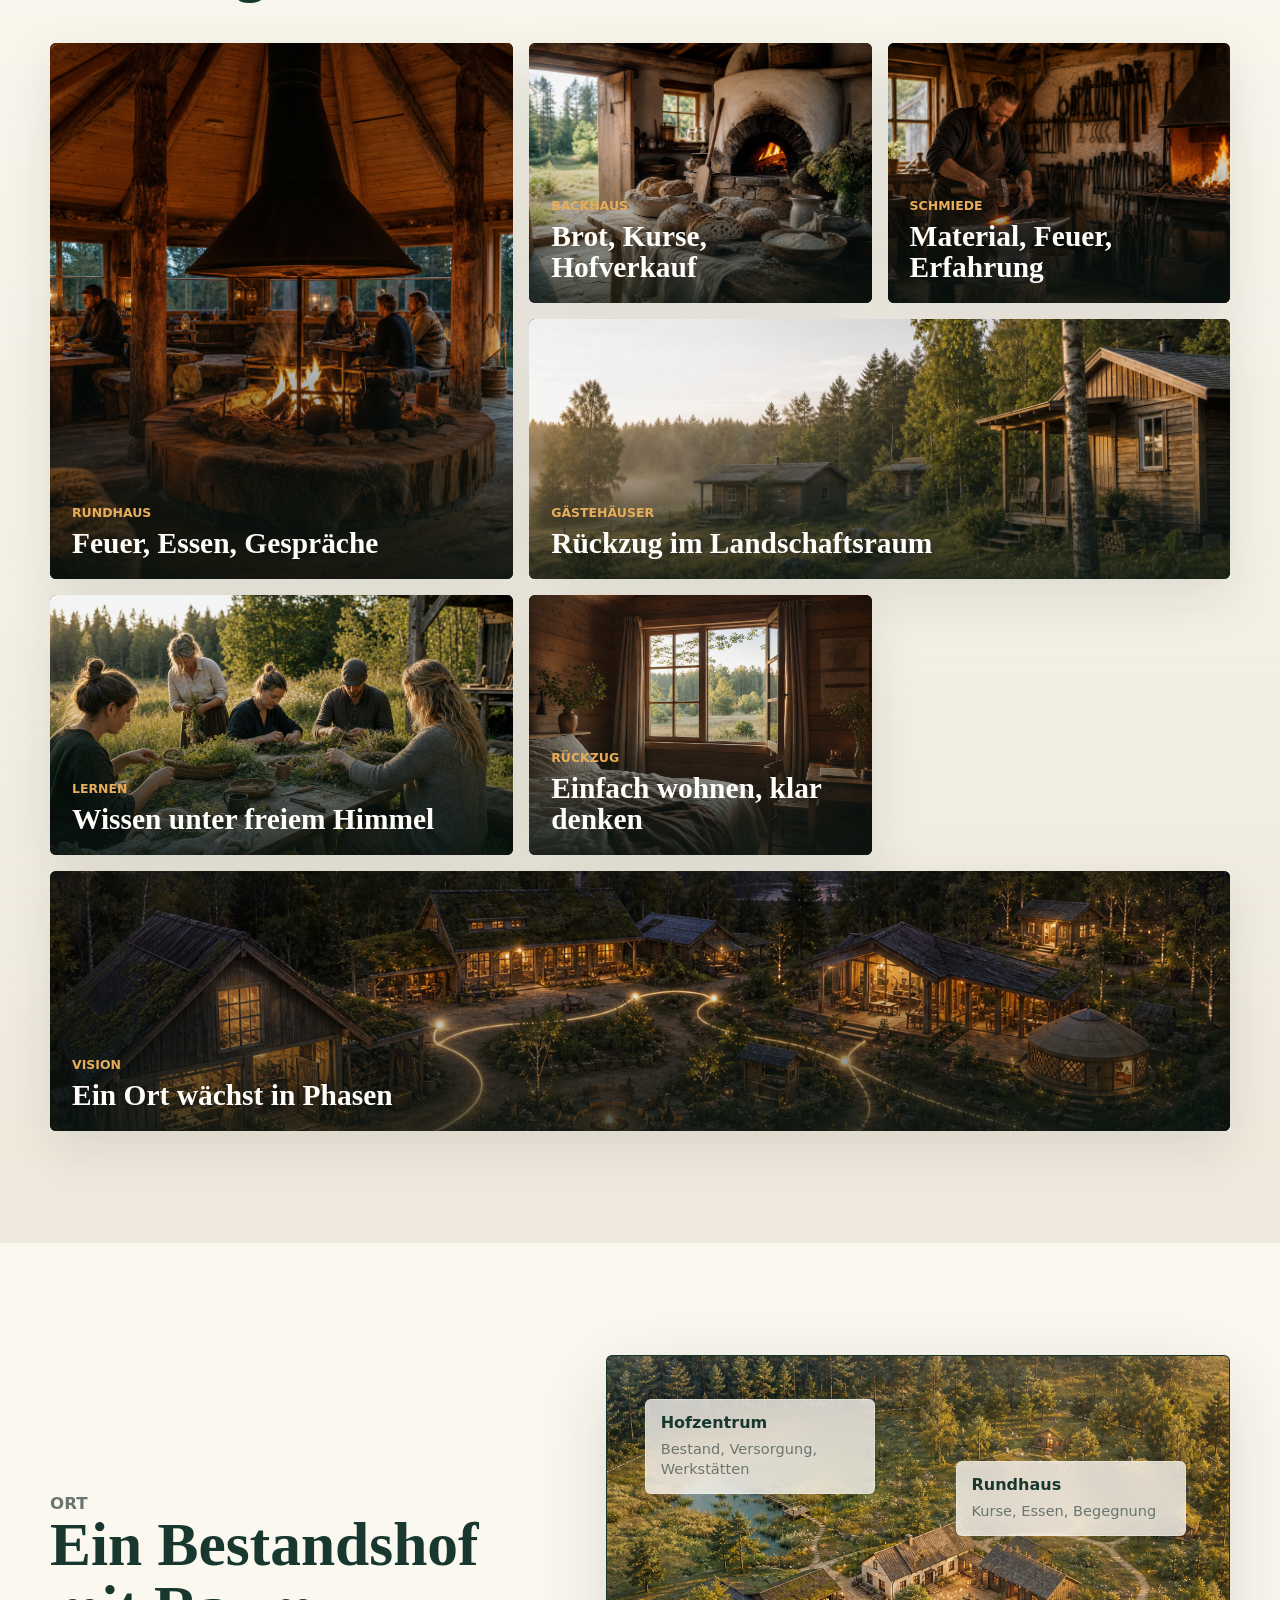
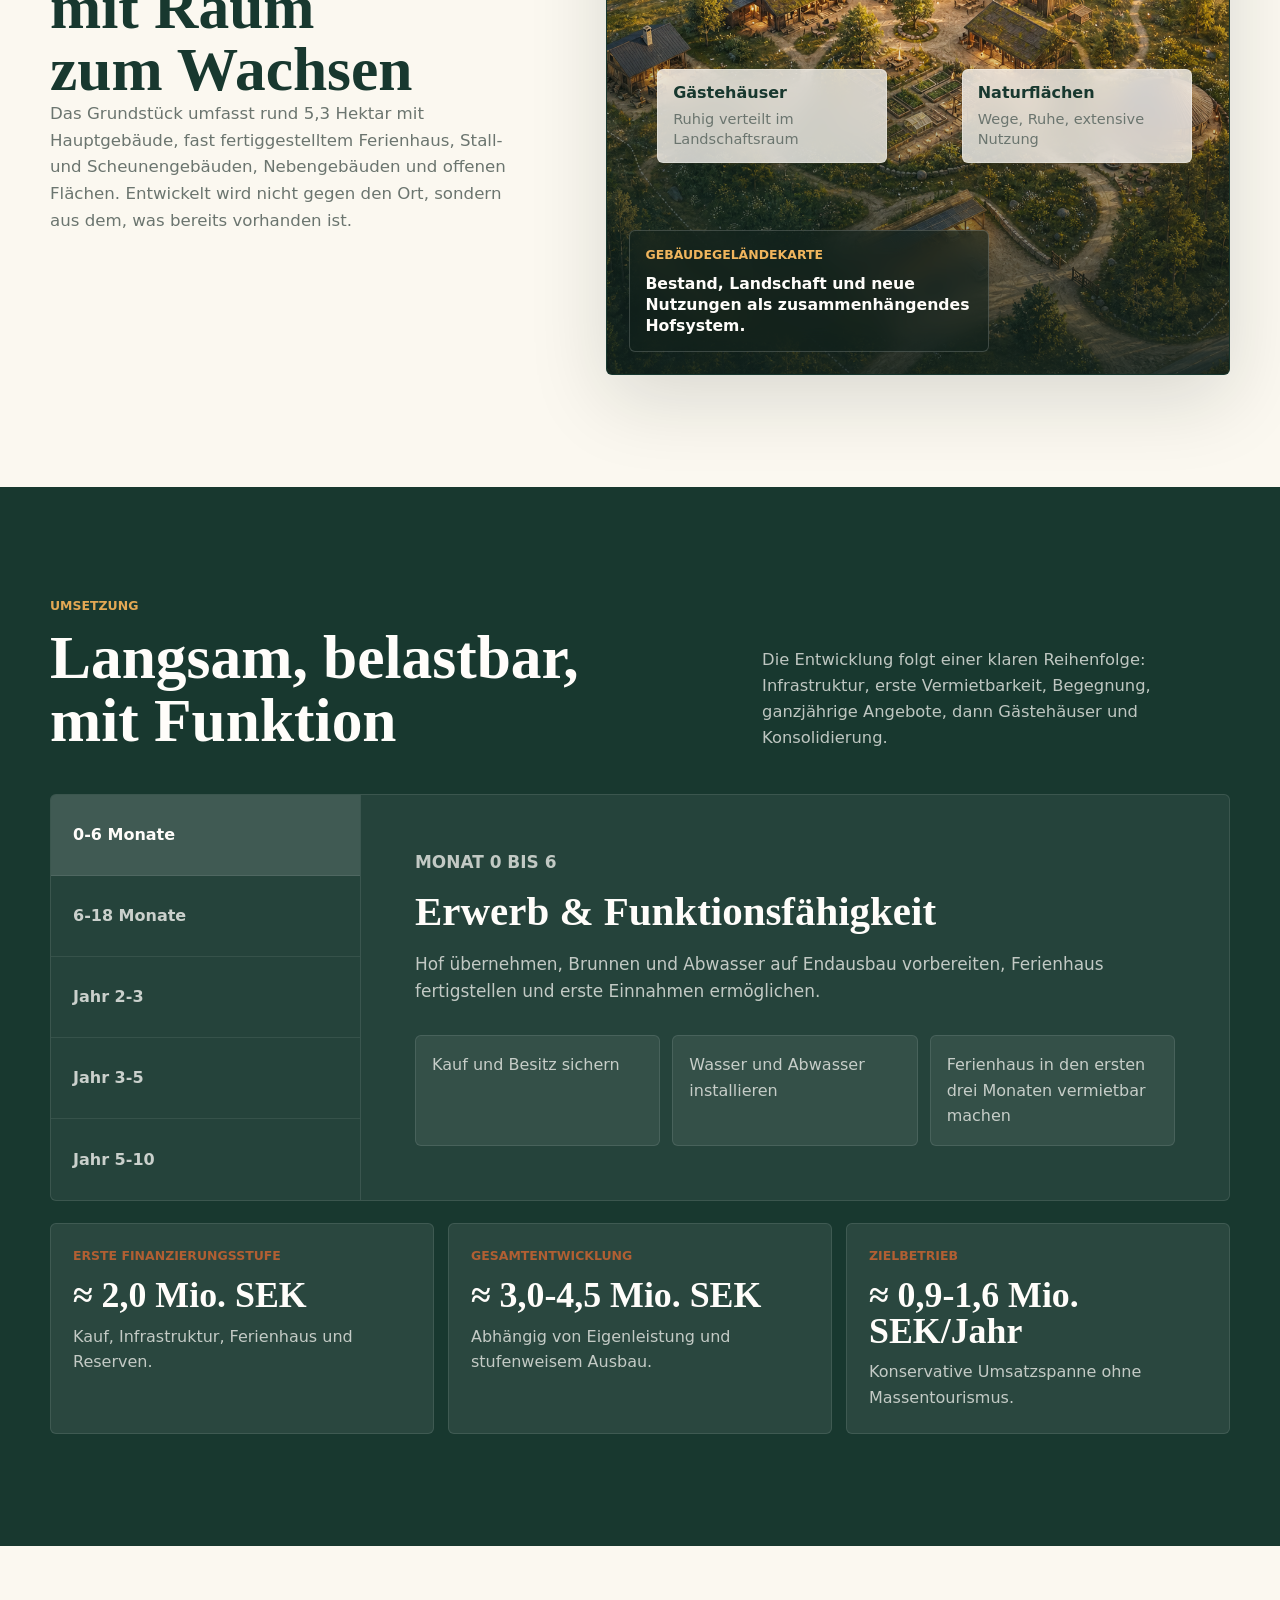
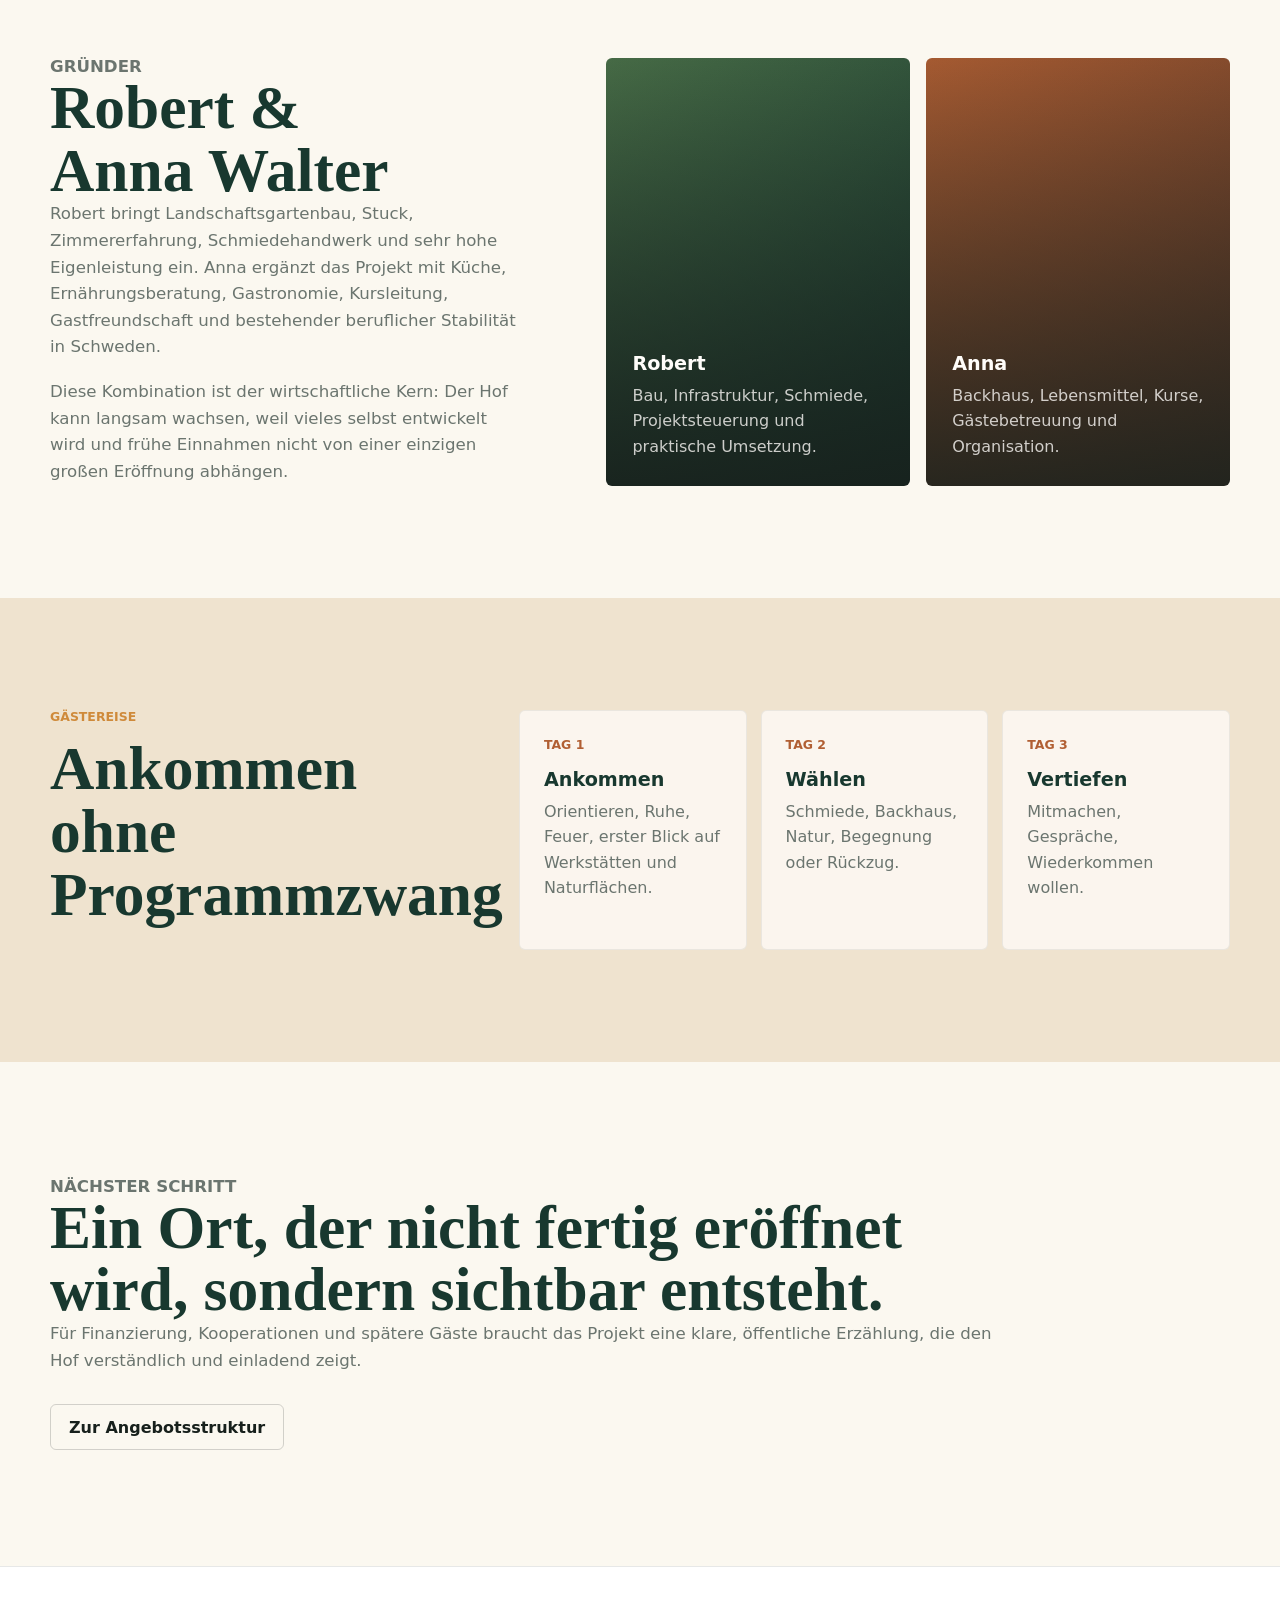
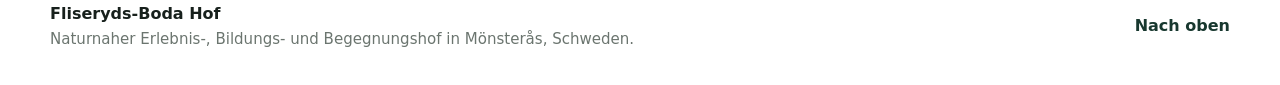
==== commit a97685d6: "Remove business plan CTA from website" ====
--- a/output/website/index.html
+++ b/output/website/index.html
@@ -405,24 +405,18 @@
       </section>
 
       <section class="section cta-section" id="kontakt" aria-labelledby="contact-title">
-        <div class="section-inner cta-grid">
+        <div class="section-inner cta-grid cta-grid-single">
           <div>
             <p class="eyebrow">Nächster Schritt</p>
             <h2 id="contact-title">Ein Ort, der nicht fertig eröffnet wird, sondern sichtbar entsteht.</h2>
             <p>
               Für Finanzierung, Kooperationen und spätere Gäste braucht das Projekt eine klare,
-              öffentliche Erzählung. Der vollständige Businessplan bleibt als ausführliche Arbeits- und
-              Bankgrundlage verfügbar.
+              öffentliche Erzählung, die den Hof verständlich und einladend zeigt.
             </p>
             <div class="cta-actions">
-              <a class="button button-primary" href="businessplan_robert_anna_walter_bankversion.html">Businessplan öffnen</a>
               <a class="button button-secondary on-light" href="#angebote">Zur Angebotsstruktur</a>
             </div>
           </div>
-          <figure class="document-preview">
-            <img src="assets/businessplan-cover.png" alt="Titelseite des Businessplans Robert und Anna Walter" />
-            <figcaption>Bankversion des Businessplans</figcaption>
-          </figure>
         </div>
       </section>
     </main>
@@ -437,6 +431,6 @@
       </div>
     </footer>
 
-    <script src="script.js"></script>
+    <script src="script.js?v=d101a05"></script>
   </body>
 </html>
--- a/output/website/styles.css
+++ b/output/website/styles.css
@@ -944,6 +944,11 @@
   align-items: center;
 }
 
+.cta-grid-single {
+  grid-template-columns: minmax(0, 0.82fr);
+  justify-content: start;
+}
+
 .document-preview {
   margin: 0;
   padding: 18px;
